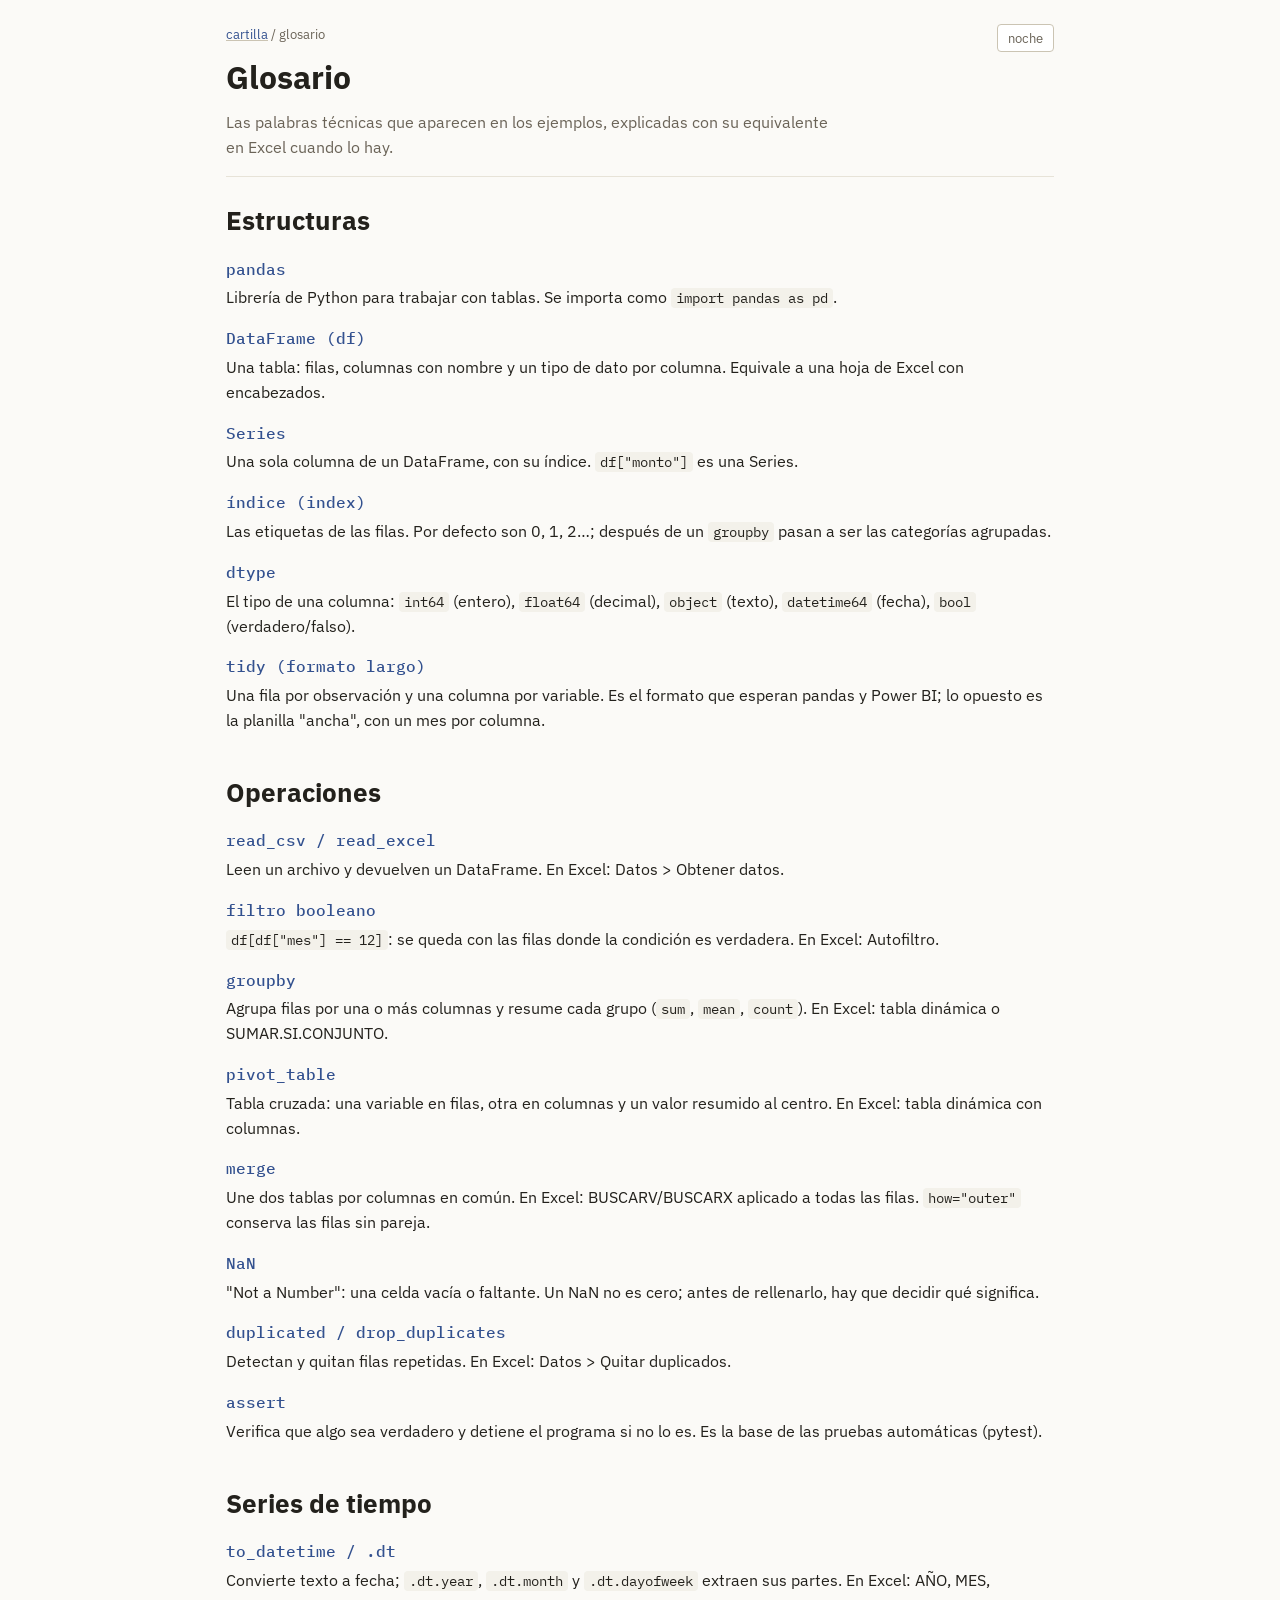
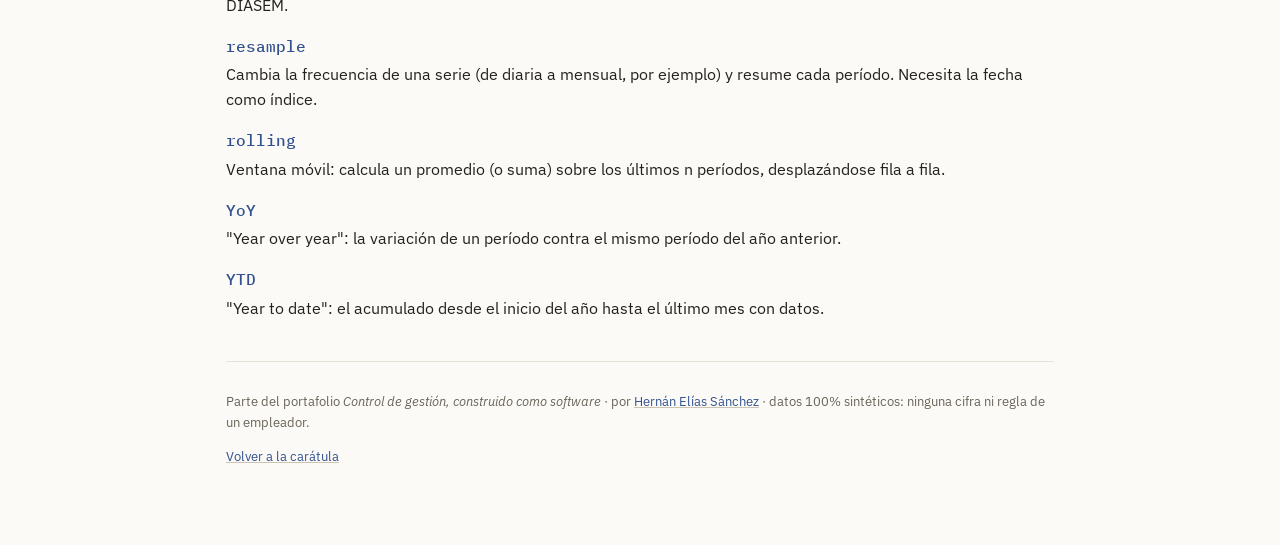
==== glosario.html @ 49e9284d "cartilla: manual rápido de Python para control de gestión Desarrollamos un manual de pandas para ana" ====
<!DOCTYPE html>
<html lang="es">
<head>
<meta charset="UTF-8">
<meta name="viewport" content="width=device-width, initial-scale=1.0">
<title>cartilla — glosario</title>
<meta name="description" content="Glosario de términos de Python y pandas para analistas de control de gestión, con su equivalente en Excel.">
<link rel="icon" href="data:image/svg+xml,%3Csvg xmlns='http://www.w3.org/2000/svg' viewBox='0 0 100 100'%3E%3Ctext y='.9em' font-size='90'%3E%F0%9F%93%92%3C/text%3E%3C/svg%3E">
<link rel="stylesheet" href="style.css?v=3">
<script src="tema.js?v=2"></script>
</head>
<body>
  <main>
    <header class="site-header">
      <p class="migas"><a href="index.html">cartilla</a> / glosario</p>
      <h1>Glosario</h1>
      <button type="button" id="theme-toggle" class="theme-toggle" aria-label="Cambiar el tema">noche</button>
      <p class="tagline">Las palabras técnicas que aparecen en los ejemplos, explicadas con su
        equivalente en Excel cuando lo hay.</p>
    </header>

    <section>
      <h2>Estructuras</h2>
      <dl class="glosario">
        <dt id="pandas">pandas</dt>
        <dd>Librería de Python para trabajar con tablas. Se importa como <code>import pandas as pd</code>.</dd>
        <dt id="dataframe">DataFrame (df)</dt>
        <dd>Una tabla: filas, columnas con nombre y un tipo de dato por columna. Equivale a una hoja de Excel con encabezados.</dd>
        <dt id="series">Series</dt>
        <dd>Una sola columna de un DataFrame, con su índice. <code>df["monto"]</code> es una Series.</dd>
        <dt id="indice">índice (index)</dt>
        <dd>Las etiquetas de las filas. Por defecto son 0, 1, 2…; después de un <code>groupby</code> pasan a ser las categorías agrupadas.</dd>
        <dt id="dtype">dtype</dt>
        <dd>El tipo de una columna: <code>int64</code> (entero), <code>float64</code> (decimal), <code>object</code> (texto), <code>datetime64</code> (fecha), <code>bool</code> (verdadero/falso).</dd>
        <dt id="tidy">tidy (formato largo)</dt>
        <dd>Una fila por observación y una columna por variable. Es el formato que esperan pandas y Power BI; lo opuesto es la planilla "ancha", con un mes por columna.</dd>
      </dl>
    </section>

    <section>
      <h2>Operaciones</h2>
      <dl class="glosario">
        <dt id="read_csv">read_csv / read_excel</dt>
        <dd>Leen un archivo y devuelven un DataFrame. En Excel: Datos &gt; Obtener datos.</dd>
        <dt id="filtro">filtro booleano</dt>
        <dd><code>df[df["mes"] == 12]</code>: se queda con las filas donde la condición es verdadera. En Excel: Autofiltro.</dd>
        <dt id="groupby">groupby</dt>
        <dd>Agrupa filas por una o más columnas y resume cada grupo (<code>sum</code>, <code>mean</code>, <code>count</code>). En Excel: tabla dinámica o SUMAR.SI.CONJUNTO.</dd>
        <dt id="pivot_table">pivot_table</dt>
        <dd>Tabla cruzada: una variable en filas, otra en columnas y un valor resumido al centro. En Excel: tabla dinámica con columnas.</dd>
        <dt id="merge">merge</dt>
        <dd>Une dos tablas por columnas en común. En Excel: BUSCARV/BUSCARX aplicado a todas las filas. <code>how="outer"</code> conserva las filas sin pareja.</dd>
        <dt id="nan">NaN</dt>
        <dd>"Not a Number": una celda vacía o faltante. Un NaN no es cero; antes de rellenarlo, hay que decidir qué significa.</dd>
        <dt id="duplicated">duplicated / drop_duplicates</dt>
        <dd>Detectan y quitan filas repetidas. En Excel: Datos &gt; Quitar duplicados.</dd>
        <dt id="assert">assert</dt>
        <dd>Verifica que algo sea verdadero y detiene el programa si no lo es. Es la base de las pruebas automáticas (pytest).</dd>
      </dl>
    </section>

    <section>
      <h2>Series de tiempo</h2>
      <dl class="glosario">
        <dt id="datetime">to_datetime / .dt</dt>
        <dd>Convierte texto a fecha; <code>.dt.year</code>, <code>.dt.month</code> y <code>.dt.dayofweek</code> extraen sus partes. En Excel: AÑO, MES, DIASEM.</dd>
        <dt id="resample">resample</dt>
        <dd>Cambia la frecuencia de una serie (de diaria a mensual, por ejemplo) y resume cada período. Necesita la fecha como índice.</dd>
        <dt id="rolling">rolling</dt>
        <dd>Ventana móvil: calcula un promedio (o suma) sobre los últimos n períodos, desplazándose fila a fila.</dd>
        <dt id="yoy">YoY</dt>
        <dd>"Year over year": la variación de un período contra el mismo período del año anterior.</dd>
        <dt id="ytd">YTD</dt>
        <dd>"Year to date": el acumulado desde el inicio del año hasta el último mes con datos.</dd>
      </dl>
    </section>

    <footer>
      <p class="firma-pie">Parte del portafolio <em>Control de gestión, construido como software</em> · por <a href="https://www.linkedin.com/in/hern%C3%A1n-el%C3%ADas-s%C3%A1nchez-aguilera/" rel="noopener">Hernán Elías Sánchez</a> · datos 100% sintéticos: ninguna cifra ni regla de un empleador.</p>
      <p><a href="index.html">Volver a la carátula</a></p>
    </footer>
  </main>
</body>
</html>
---- style.css ----
/* cartilla — tokens «técnico cálido / notebook» de consulta/docs/guia-de-estilo.md §9,
   igual que centinela. Las fuentes vienen de Google Fonts: la página no lee archivos
   del visitante, así que no hereda el requisito de cero peticiones salientes. */

@import url("https://fonts.googleapis.com/css2?family=IBM+Plex+Sans:wght@400;500;600&family=IBM+Plex+Mono:wght@400;500&display=swap");

:root {
  --bg: #fbfaf7;
  --surface: #ffffff;
  --surface-2: #f3f1ea;
  --border: #e7e3d8;
  --border-strong: #cbc4b3;
  --text: #23211c;
  --muted: #6a6357;
  --faint: #978f7e;
  --accent: #33518f;
  --accent-weak: #e7ebf5;
  --ok: #4f7a52;
  --alerta: #a67a2e;
  --critica: #b23c26;

  --mono: "IBM Plex Mono", ui-monospace, "SFMono-Regular", Consolas, Menlo, monospace;
  --sans: "IBM Plex Sans", ui-sans-serif, system-ui, -apple-system, "Segoe UI", sans-serif;

  --fs-sm: 0.84rem;
  --fs-md: 1rem;
  --fs-lg: 1.25rem;
  --fs-xl: 1.6rem;
  --fs-2xl: 2rem;
  --sp-2: 8px;
  --sp-3: 12px;
  --sp-4: 16px;
  --sp-6: 24px;
  --r: 4px;
  --shadow: 0 1px 2px rgb(30 25 15 / 0.05), 0 2px 6px rgb(30 25 15 / 0.04);
  --focus: 2px solid var(--accent);
  --t: 130ms ease;
}

:root[data-theme="dark"] {
  --bg: #16140f;
  --surface: #1e1b15;
  --surface-2: #26221b;
  --border: #322d24;
  --border-strong: #443e32;
  --text: #ece7db;
  --muted: #a89f8c;
  --faint: #776f5e;
  --accent: #8aa9e6;
  --accent-weak: #1a2338;
  --ok: #7fae82;
  --alerta: #d4a24e;
  --critica: #e0765c;
  --shadow: 0 1px 2px rgb(0 0 0 / 0.25), 0 2px 8px rgb(0 0 0 / 0.2);
}

* { box-sizing: border-box; }

body {
  margin: 0;
  font-family: var(--sans);
  background: var(--bg);
  color: var(--text);
  line-height: 1.55;
}

code, pre, textarea { font-family: var(--mono); font-size: 0.88em; }
:not(pre) > code { background: var(--surface-2); padding: 1px 5px; border-radius: var(--r); }

a { color: var(--accent); text-decoration: underline; text-decoration-color: var(--border-strong); }
a:hover { text-decoration-color: var(--accent); }
a:focus-visible, button:focus-visible, textarea:focus-visible { outline: var(--focus); outline-offset: 2px; }

main {
  max-width: 860px;
  margin: 0 auto;
  padding: var(--sp-6) var(--sp-4) 64px;
}

.site-header {
  border-bottom: 1px solid var(--border);
  padding-bottom: var(--sp-4);
  margin-bottom: var(--sp-6);
  position: relative;
}
.site-header h1 { font-size: var(--fs-2xl); margin: 0; padding-right: 72px; }
.site-header .migas { font-size: var(--fs-sm); color: var(--muted); margin: 0 0 var(--sp-2); }
.tagline { color: var(--muted); font-size: var(--fs-md); margin: var(--sp-2) 0 0; max-width: 62ch; }

.theme-toggle {
  position: absolute;
  right: 0;
  top: 0;
  font-family: var(--sans);
  font-size: var(--fs-sm);
  border: 1px solid var(--border-strong);
  border-radius: var(--r);
  background: var(--surface);
  color: var(--muted);
  padding: 4px 10px;
  cursor: pointer;
  transition: color var(--t), border-color var(--t);
}
.theme-toggle:hover { color: var(--text); border-color: var(--accent); }

section { margin-bottom: 40px; }
h2 { font-size: var(--fs-xl); margin: 0 0 var(--sp-3); }
h3 { font-size: var(--fs-lg); margin: 0 0 var(--sp-2); }
.hint { color: var(--muted); font-size: var(--fs-sm); margin: 0 0 var(--sp-4); }

ol.pasos { padding-left: 1.2em; margin: 0; }
ol.pasos li { margin-bottom: var(--sp-2); }

/* Tarjetas de módulo en la carátula */
.modulos {
  display: grid;
  grid-template-columns: repeat(auto-fill, minmax(240px, 1fr));
  gap: var(--sp-4);
}
.tarjeta {
  display: block;
  background: var(--surface);
  border: 1px solid var(--border);
  border-radius: var(--r);
  box-shadow: var(--shadow);
  padding: var(--sp-4);
  color: var(--text);
  text-decoration: none;
  transition: border-color var(--t);
}
.tarjeta:hover { border-color: var(--accent); }
.tarjeta .num { font-family: var(--mono); color: var(--accent); font-size: var(--fs-sm); }
.tarjeta h3 { margin-top: 4px; }
.tarjeta p { margin: 0; color: var(--muted); font-size: var(--fs-sm); }
.tarjeta .conteo { display: block; margin-top: var(--sp-3); font-family: var(--mono); font-size: 0.78rem; color: var(--faint); }

.callout {
  border-left: 3px solid var(--accent);
  background: var(--accent-weak);
  border-radius: var(--r);
  padding: var(--sp-3) var(--sp-4);
  font-size: var(--fs-sm);
  margin-bottom: var(--sp-3);
}

table { border-collapse: collapse; width: 100%; font-size: var(--fs-sm); }
th, td { text-align: left; padding: 6px var(--sp-3); border-bottom: 1px solid var(--border); vertical-align: top; }
th { font-weight: 600; color: var(--muted); }
td code { white-space: nowrap; }
.table-scroll { overflow-x: auto; }

/* Ejemplo: encabezado + editor + botones + salida */
.ejemplo {
  background: var(--surface);
  border: 1px solid var(--border);
  border-radius: var(--r);
  box-shadow: var(--shadow);
  margin-bottom: var(--sp-6);
  overflow: hidden;
}
.ejemplo-cab { padding: var(--sp-4) var(--sp-4) var(--sp-3); }
.ejemplo-cab h3 { margin: 0 0 4px; }
.ejemplo-cab p { margin: 0; font-size: var(--fs-sm); color: var(--muted); }
.ejemplo-cab .excel { margin-top: 4px; }
.ejemplo-cab .excel strong { color: var(--ok); font-weight: 600; }

.editor {
  display: block;
  width: 100%;
  border: none;
  border-top: 1px solid var(--border);
  border-bottom: 1px solid var(--border);
  background: var(--surface-2);
  color: var(--text);
  padding: var(--sp-3) var(--sp-4);
  line-height: 1.5;
  resize: vertical;
  tab-size: 4;
  white-space: pre;
  overflow-x: auto;
}

.acciones {
  display: flex;
  flex-wrap: wrap;
  align-items: center;
  gap: var(--sp-2);
  padding: var(--sp-3) var(--sp-4);
}
.btn {
  font-family: var(--sans);
  font-size: var(--fs-sm);
  border: 1px solid var(--border-strong);
  border-radius: var(--r);
  background: var(--surface);
  color: var(--text);
  padding: 5px 12px;
  cursor: pointer;
  transition: border-color var(--t), background var(--t);
}
.btn:hover { border-color: var(--accent); }
.btn.primario { background: var(--accent); border-color: var(--accent); color: #fff; }
:root[data-theme="dark"] .btn.primario { color: #10131c; }
.btn:disabled { opacity: 0.55; cursor: progress; }
.estado-run { font-size: var(--fs-sm); color: var(--muted); }

.salida { padding: 0 var(--sp-4) var(--sp-4); }
.salida summary { cursor: pointer; font-size: var(--fs-sm); color: var(--muted); margin-bottom: var(--sp-2); }
.salida pre {
  margin: 0;
  padding: var(--sp-3);
  background: var(--bg);
  border: 1px solid var(--border);
  border-radius: var(--r);
  overflow-x: auto;
  line-height: 1.4;
}
.salida pre.error { color: var(--critica); }
.salida .etiqueta { font-size: 0.78rem; color: var(--faint); font-family: var(--mono); margin: var(--sp-3) 0 4px; }

/* Glosario */
dl.glosario dt { font-family: var(--mono); font-weight: 500; margin-top: var(--sp-4); color: var(--accent); }
dl.glosario dd { margin: 4px 0 0; }
dl.glosario dt:target { background: var(--accent-weak); }

nav.modulo-nav { display: flex; justify-content: space-between; gap: var(--sp-3); font-size: var(--fs-sm); flex-wrap: wrap; }

footer {
  border-top: 1px solid var(--border);
  padding-top: var(--sp-4);
  color: var(--faint);
  font-size: var(--fs-sm);
}
.english { color: var(--muted); font-size: var(--fs-sm); }

@media (prefers-reduced-motion: reduce) {
  * { transition: none !important; }
}

/* ------------------------------------------------------------------ relato de portafolio
   Mismo bloque que centinela y consulta: firma del autor y portafolio compartido. */
.firma { margin: var(--sp-2) 0 0; font-size: var(--fs-sm); color: var(--muted); }
.firma a { color: var(--muted); }
.firma-pie { color: var(--muted); font-size: var(--fs-sm); }
.portafolio-compartido { display: grid; grid-template-columns: repeat(auto-fit, minmax(220px, 1fr)); gap: var(--sp-3); }
.portafolio-compartido .callout { margin: 0; }
.callout.actual { border-left-color: var(--faint); background: var(--surface-2); }
.estas-aqui {
  float: right; font-family: var(--mono); font-size: 0.7rem; color: var(--muted);
  border: 1px solid var(--border-strong); border-radius: 999px; padding: 0 8px; margin-left: var(--sp-2);
}
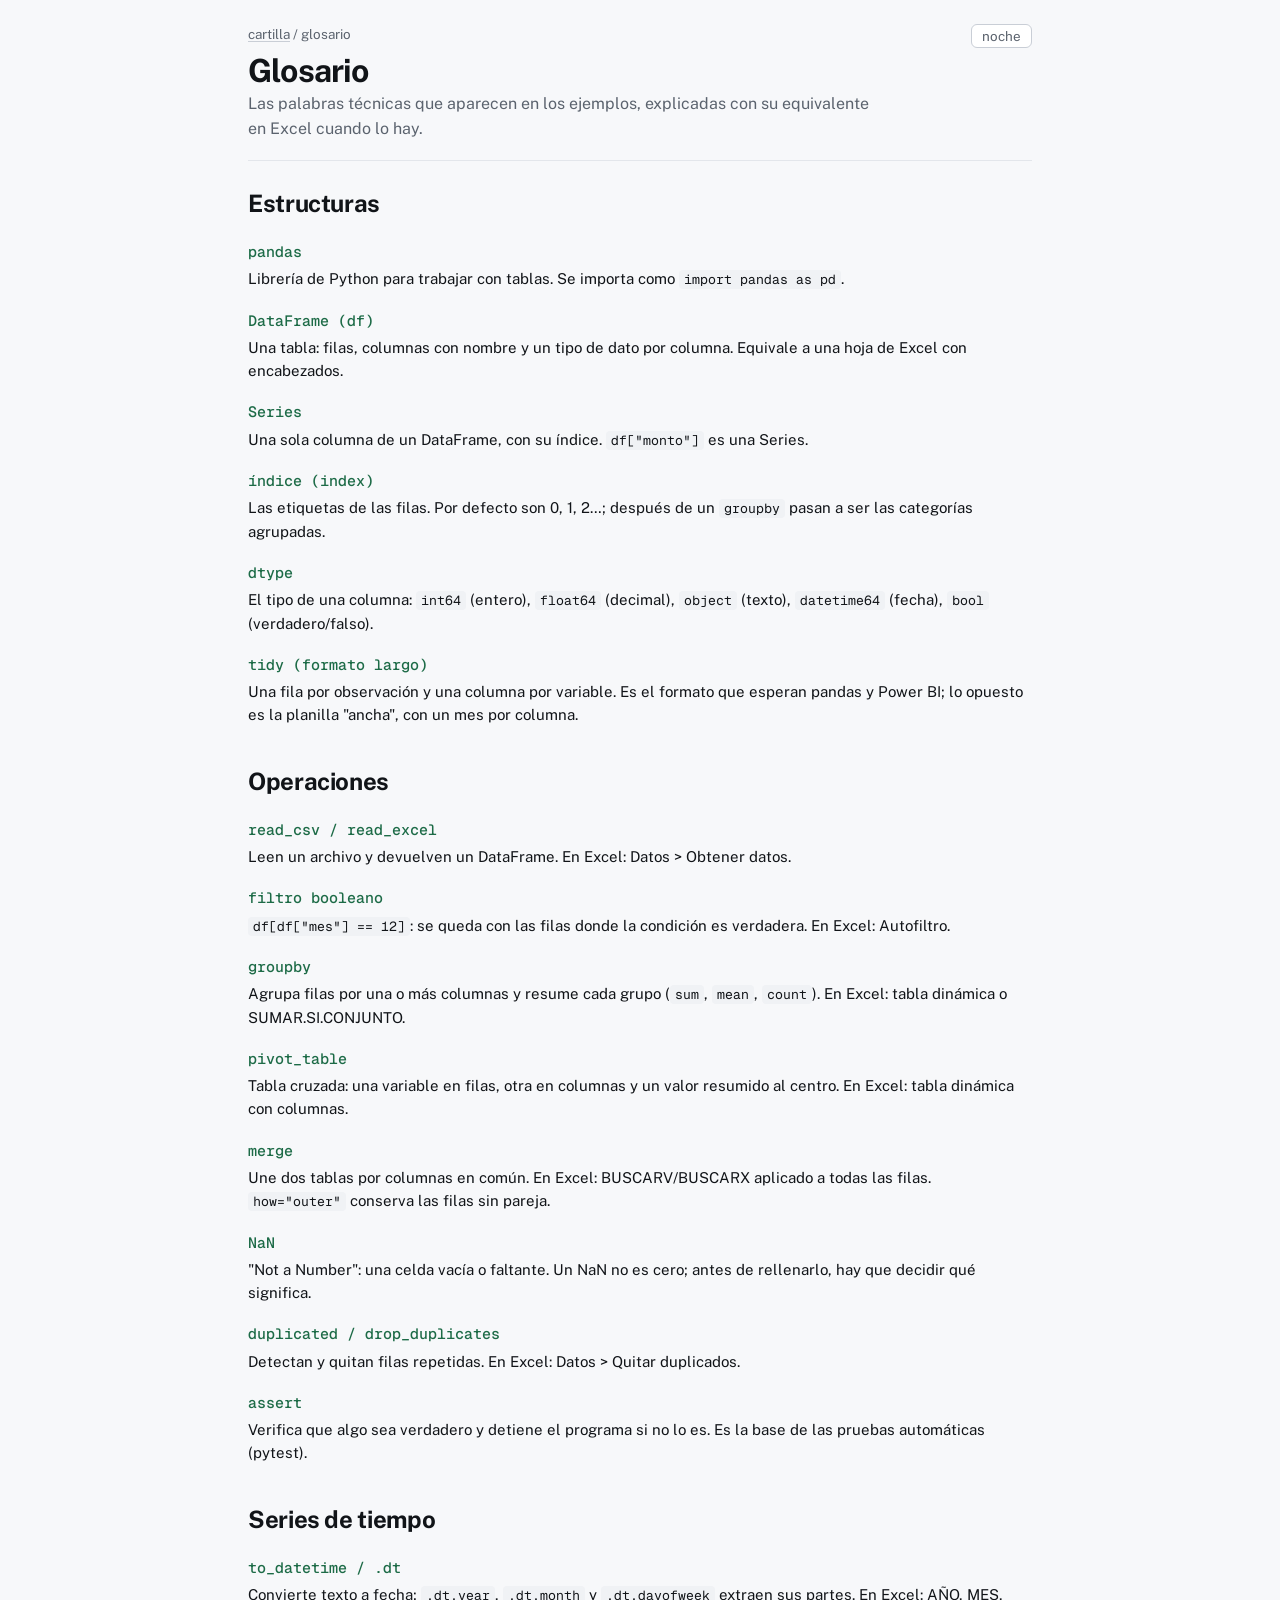
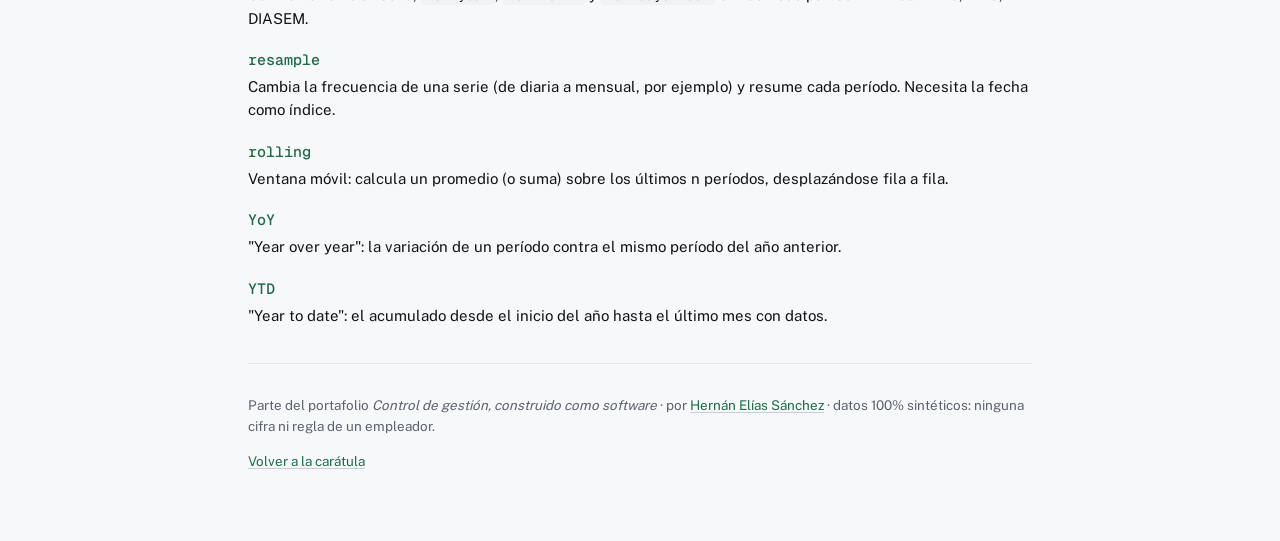
==== commit 9b5a5946: "Tema Grafito común al portafolio Reemplazamos el tema «técnico cálido / notebook» por Grafito, común" ====
--- a/glosario.html
+++ b/glosario.html
@@ -5,9 +5,11 @@
 <meta name="viewport" content="width=device-width, initial-scale=1.0">
 <title>cartilla — glosario</title>
 <meta name="description" content="Glosario de términos de Python y pandas para analistas de control de gestión, con su equivalente en Excel.">
-<link rel="icon" href="data:image/svg+xml,%3Csvg xmlns='http://www.w3.org/2000/svg' viewBox='0 0 100 100'%3E%3Ctext y='.9em' font-size='90'%3E%F0%9F%93%92%3C/text%3E%3C/svg%3E">
-<link rel="stylesheet" href="style.css?v=3">
-<script src="tema.js?v=2"></script>
+<link rel="icon" href="data:image/svg+xml,%3Csvg xmlns='http://www.w3.org/2000/svg' viewBox='0 0 32 32'%3E%3Ctext x='16' y='23' text-anchor='middle' font-family='system-ui,sans-serif' font-weight='800' font-size='20' fill='%231d6b47'%3Eca%3C/text%3E%3C/svg%3E">
+<link rel="preload" href="vendor/fonts/public-sans.woff2" as="font" type="font/woff2" crossorigin>
+<link rel="stylesheet" href="tema.css?v=1">
+<link rel="stylesheet" href="style.css?v=4">
+<script src="tema.js?v=1" data-sitio="cartilla"></script>
 </head>
 <body>
   <main>
--- a/tema.css
+++ b/tema.css
@@ -0,0 +1,236 @@
+/* tema «Grafito» — copia idéntica en centinela, consulta, cartilla y conciliador; editar las cuatro a la vez.
+   Base y componentes compartidos del portafolio. Cada sitio carga este archivo y después su style.css,
+   que solo agrega lo propio y nunca redefine tokens. Guía: consulta/docs/guia-de-estilo.md.
+
+   Decisiones: neutros fríos, un solo acento verde bosque, Public Sans para todo (cifras con dígitos de
+   ancho fijo) y Geist Mono solo para código. Superficies con fondo sutil y sin borde, esquinas de 6 px,
+   sin sombras ni rieles laterales. «ok» va en gris: el color marca solo lo que pide atención.
+   Fuentes auto-alojadas en vendor/fonts/ (subset latin, OFL 1.1): el sitio no pide nada a otro servidor. */
+
+@font-face {
+  font-family: "Public Sans"; font-style: normal; font-weight: 400 700; font-display: swap;
+  src: url("vendor/fonts/public-sans.woff2") format("woff2");
+}
+@font-face {
+  font-family: "Geist Mono"; font-style: normal; font-weight: 400 500; font-display: swap;
+  src: url("vendor/fonts/geist-mono.woff2") format("woff2");
+}
+
+/* ------------------------------------------------------------------ tokens */
+:root {
+  color-scheme: light;
+  --bg: #f7f8fa;
+  --surface: #ffffff;
+  --surface-2: #f0f2f5;      /* tarjetas, KPI, código, thead */
+  --border: #e3e6eb;
+  --border-strong: #c9ced6;
+  --text: #111418;
+  --muted: #5b636e;
+  --faint: #8a929c;
+  --accent: #1d6b47;         /* verde bosque */
+  --accent-weak: #e6f0eb;
+  --on-accent: #ffffff;
+  --ok: #5b636e;             /* dentro de rango: neutro */
+  --alerta: #a35f00;
+  --critica: #c2312b;
+
+  --sans: "Public Sans", ui-sans-serif, system-ui, -apple-system, "Segoe UI", sans-serif;
+  --mono: "Geist Mono", ui-monospace, "SFMono-Regular", Consolas, Menlo, monospace;
+
+  --fs-xs: 0.75rem;
+  --fs-sm: 0.84rem;
+  --fs-md: 1rem;
+  --fs-lg: 1.2rem;
+  --fs-xl: 1.5rem;
+  --fs-2xl: 2rem;
+  --sp-1: 4px;
+  --sp-2: 8px;
+  --sp-3: 12px;
+  --sp-4: 18px;
+  --sp-6: 24px;
+  --sp-8: 36px;
+  --celda: 4px 8px;
+  --r: 6px;
+  --r-chip: 4px;
+  --ancho-lectura: 820px;
+  --ancho-reporte: 1100px;
+  --focus: 2px solid var(--accent);
+  --t: 130ms ease;
+}
+
+@media (prefers-color-scheme: dark) {
+  :root:not([data-theme="light"]) {
+    color-scheme: dark;
+    --bg: #0d0f12;
+    --surface: #14171c;
+    --surface-2: #1b1f25;
+    --border: #262b33;
+    --border-strong: #3a414c;
+    --text: #e8eaed;
+    --muted: #9aa2ad;
+    --faint: #6b737e;
+    --accent: #5cc995;
+    --accent-weak: #13261d;
+    --on-accent: #0d0f12;
+    --ok: #9aa2ad;
+    --alerta: #e0a33d;
+    --critica: #f0716b;
+  }
+}
+:root[data-theme="dark"] {
+  color-scheme: dark;
+  --bg: #0d0f12;
+  --surface: #14171c;
+  --surface-2: #1b1f25;
+  --border: #262b33;
+  --border-strong: #3a414c;
+  --text: #e8eaed;
+  --muted: #9aa2ad;
+  --faint: #6b737e;
+  --accent: #5cc995;
+  --accent-weak: #13261d;
+  --on-accent: #0d0f12;
+  --ok: #9aa2ad;
+  --alerta: #e0a33d;
+  --critica: #f0716b;
+}
+
+/* ------------------------------------------------------------------ base */
+* { box-sizing: border-box; }
+
+body {
+  margin: 0;
+  font-family: var(--sans);
+  font-size: 15px;
+  background: var(--bg);
+  color: var(--text);
+  line-height: 1.55;
+}
+
+h1, h2, h3, h4 { font-weight: 700; letter-spacing: -0.015em; text-wrap: balance; }
+h1 { letter-spacing: -0.025em; }
+h2 { font-size: var(--fs-xl); margin: 0 0 var(--sp-3); }
+h3 { font-size: var(--fs-lg); margin: 0 0 var(--sp-2); font-weight: 600; }
+
+code, pre, kbd, samp, textarea { font-family: var(--mono); font-size: 0.88em; }
+:not(pre) > code { background: var(--surface-2); padding: 1px 5px; border-radius: var(--r-chip); }
+
+/* Cifras: misma fuente del texto, dígitos de ancho fijo para que las columnas se alineen. */
+.num, td.num, th.num, .cifra, .kpi-valor, .valor { font-variant-numeric: tabular-nums lining-nums; }
+td.num, th.num { text-align: right; white-space: nowrap; }
+
+a { color: var(--accent); text-decoration: underline; text-decoration-color: var(--border-strong); text-underline-offset: 2px; }
+a:hover { text-decoration-color: var(--accent); }
+a:focus-visible, button:focus-visible, input:focus-visible, select:focus-visible, textarea:focus-visible,
+summary:focus-visible { outline: var(--focus); outline-offset: 2px; }
+
+main { max-width: var(--ancho-lectura); margin: 0 auto; padding: var(--sp-6) var(--sp-4) 56px; }
+main.ancho { max-width: var(--ancho-reporte); }
+
+section { margin-bottom: var(--sp-8); }
+.hint { color: var(--muted); font-size: var(--fs-sm); margin: 0 0 var(--sp-3); }
+.table-scroll { overflow-x: auto; }
+
+@media (prefers-reduced-motion: reduce) {
+  *, *::before, *::after { transition: none !important; animation: none !important; }
+}
+
+/* ------------------------------------------------------------------ encabezado */
+/* Bloque (no flex): cada pieza va en su línea y el botón de tema queda absoluto arriba a la derecha. */
+.site-header {
+  border-bottom: 1px solid var(--border);
+  padding-bottom: var(--sp-4);
+  margin-bottom: var(--sp-6);
+  position: relative;
+}
+.site-header h1 { font-size: var(--fs-2xl); line-height: 1.1; margin: 0; padding-right: 72px; }
+.etiqueta-sitio { margin: 0 0 2px; font-size: var(--fs-sm); font-weight: 500; color: var(--accent); }
+.migas { margin: 0 0 var(--sp-2); font-size: var(--fs-sm); color: var(--muted); }
+.migas a { color: var(--muted); }
+.titular { margin: var(--sp-2) 0 0; max-width: 60ch; font-size: 1.3rem; font-weight: 600; line-height: 1.3; letter-spacing: -0.01em; text-wrap: balance; }
+.tagline { color: var(--muted); font-size: var(--fs-md); margin: var(--sp-1) 0 0; max-width: 64ch; }
+.firma { margin: var(--sp-1) 0 0; font-size: var(--fs-sm); color: var(--muted); }
+.firma a { color: var(--muted); }
+.firma-pie { color: var(--muted); font-size: var(--fs-sm); }
+@media (max-width: 600px) { .titular { font-size: 1.15rem; } .site-header h1 { font-size: 1.7rem; } }
+
+.theme-toggle {
+  position: absolute; right: 0; top: 0;
+  font-family: var(--sans); font-size: var(--fs-sm);
+  border: 1px solid var(--border-strong); border-radius: var(--r);
+  background: var(--surface); color: var(--muted);
+  padding: 3px 10px; cursor: pointer;
+  transition: color var(--t), border-color var(--t);
+}
+.theme-toggle:hover { color: var(--text); border-color: var(--text); }
+
+/* ------------------------------------------------------------------ superficies */
+.callout {
+  background: var(--accent-weak);
+  border-radius: var(--r);
+  padding: var(--sp-3) var(--sp-4);
+  font-size: var(--fs-sm);
+  margin-bottom: var(--sp-3);
+}
+.callout.pendiente { background: color-mix(in srgb, var(--alerta) 12%, var(--surface-2)); }
+
+/* ------------------------------------------------------------------ tablas */
+table { border-collapse: collapse; width: 100%; font-size: var(--fs-sm); }
+th, td { text-align: left; padding: var(--celda); border-bottom: 1px solid var(--border); vertical-align: top; }
+thead th, th { font-weight: 600; color: var(--muted); }
+thead th { border-bottom-color: var(--border-strong); }
+
+/* ------------------------------------------------------------------ estados: chip con punto */
+.estado {
+  display: inline-flex; align-items: center; gap: 5px;
+  font-size: 0.8em; font-weight: 500; padding: 1px 7px; border-radius: var(--r-chip); white-space: nowrap;
+}
+.estado::before { content: ""; width: 6px; height: 6px; border-radius: 50%; background: currentColor; flex: none; }
+.estado.ok, .estado.neutro { color: var(--ok); background: color-mix(in srgb, var(--ok) 12%, transparent); }
+.estado.alerta { color: var(--alerta); background: color-mix(in srgb, var(--alerta) 12%, transparent); }
+.estado.critica { color: var(--critica); background: color-mix(in srgb, var(--critica) 12%, transparent); }
+
+/* ------------------------------------------------------------------ botones */
+.btn, .btn-primario {
+  display: inline-flex; align-items: center; gap: 6px;
+  font-family: var(--sans); font-size: var(--fs-sm); font-weight: 600; line-height: 1.4;
+  border: 1px solid var(--border-strong); border-radius: var(--r);
+  background: var(--surface); color: var(--text);
+  padding: 5px 12px; cursor: pointer; text-decoration: none;
+  transition: border-color var(--t), background var(--t), filter var(--t);
+}
+.btn:hover { border-color: var(--text); }
+.btn.primario, .btn-primario { background: var(--accent); border-color: var(--accent); color: var(--on-accent); }
+.btn.primario:hover, .btn-primario:hover { filter: brightness(1.08); }
+.btn:disabled { opacity: 0.55; cursor: progress; }
+
+/* ------------------------------------------------------------------ portafolio compartido */
+.portafolio-compartido { display: grid; grid-template-columns: repeat(auto-fit, minmax(220px, 1fr)); gap: var(--sp-3); }
+.sitio {
+  display: flex; flex-direction: column; gap: var(--sp-1); padding: var(--sp-3) var(--sp-4);
+  border: 1px solid transparent; border-radius: var(--r); background: var(--surface-2); color: var(--text);
+}
+.sitio h3 { margin: 0; font-size: 1.1rem; }
+.sitio p { margin: 0; font-size: var(--fs-sm); }
+.sitio .sitio-rol { display: flex; justify-content: space-between; align-items: center; gap: var(--sp-2); font-size: var(--fs-xs); color: var(--muted); }
+.sitio .sitio-desc { color: var(--muted); }
+.sitio .sitio-acciones { margin-top: auto; padding-top: var(--sp-2); display: flex; flex-wrap: wrap; align-items: center; gap: var(--sp-2); }
+.sitio-acciones .sitio-boton, .sitio-acciones .sitio-github {
+  display: inline-flex; align-items: center; gap: 6px;
+  padding: 4px 12px; border-radius: var(--r); font-size: var(--fs-sm); font-weight: 600; text-decoration: none;
+}
+.sitio-acciones .sitio-boton { background: var(--accent); border: 1px solid var(--accent); color: var(--on-accent); }
+.sitio-acciones .sitio-boton:hover { filter: brightness(1.08); }
+.sitio-acciones .sitio-github { border: 1px solid var(--border-strong); color: var(--text); background: var(--surface); }
+.sitio-acciones .sitio-github:hover { border-color: var(--text); }
+.sitio-github svg { width: 15px; height: 15px; fill: currentColor; flex: none; }
+.sitio.actual { border-color: var(--text); }
+.sitio.actual .sitio-acciones .sitio-boton { background: transparent; color: var(--accent); }
+.sitio.proximo { background: transparent; border: 1px dashed var(--border-strong); }
+.sitio.proximo h3, .sitio.proximo .sitio-desc { color: var(--muted); }
+.estas-aqui { font-size: 0.7rem; font-weight: 600; color: var(--bg); background: var(--text); border-radius: var(--r-chip); padding: 1px 7px; }
+#acerca p { max-width: 68ch; }
+
+/* ------------------------------------------------------------------ pie */
+footer { border-top: 1px solid var(--border); padding-top: var(--sp-4); color: var(--faint); font-size: var(--fs-sm); }
+.english { color: var(--muted); font-size: var(--fs-sm); }
--- a/style.css
+++ b/style.css
@@ -1,112 +1,6 @@
-/* cartilla — tokens «técnico cálido / notebook» de consulta/docs/guia-de-estilo.md §9,
-   igual que centinela. Las fuentes vienen de Google Fonts: la página no lee archivos
-   del visitante, así que no hereda el requisito de cero peticiones salientes. */
-
-@import url("https://fonts.googleapis.com/css2?family=IBM+Plex+Sans:wght@400;500;600&family=IBM+Plex+Mono:wght@400;500&display=swap");
-
-:root {
-  --bg: #fbfaf7;
-  --surface: #ffffff;
-  --surface-2: #f3f1ea;
-  --border: #e7e3d8;
-  --border-strong: #cbc4b3;
-  --text: #23211c;
-  --muted: #6a6357;
-  --faint: #978f7e;
-  --accent: #33518f;
-  --accent-weak: #e7ebf5;
-  --ok: #4f7a52;
-  --alerta: #a67a2e;
-  --critica: #b23c26;
-
-  --mono: "IBM Plex Mono", ui-monospace, "SFMono-Regular", Consolas, Menlo, monospace;
-  --sans: "IBM Plex Sans", ui-sans-serif, system-ui, -apple-system, "Segoe UI", sans-serif;
-
-  --fs-sm: 0.84rem;
-  --fs-md: 1rem;
-  --fs-lg: 1.25rem;
-  --fs-xl: 1.6rem;
-  --fs-2xl: 2rem;
-  --sp-2: 8px;
-  --sp-3: 12px;
-  --sp-4: 16px;
-  --sp-6: 24px;
-  --r: 4px;
-  --shadow: 0 1px 2px rgb(30 25 15 / 0.05), 0 2px 6px rgb(30 25 15 / 0.04);
-  --focus: 2px solid var(--accent);
-  --t: 130ms ease;
-}
-
-:root[data-theme="dark"] {
-  --bg: #16140f;
-  --surface: #1e1b15;
-  --surface-2: #26221b;
-  --border: #322d24;
-  --border-strong: #443e32;
-  --text: #ece7db;
-  --muted: #a89f8c;
-  --faint: #776f5e;
-  --accent: #8aa9e6;
-  --accent-weak: #1a2338;
-  --ok: #7fae82;
-  --alerta: #d4a24e;
-  --critica: #e0765c;
-  --shadow: 0 1px 2px rgb(0 0 0 / 0.25), 0 2px 8px rgb(0 0 0 / 0.2);
-}
-
-* { box-sizing: border-box; }
-
-body {
-  margin: 0;
-  font-family: var(--sans);
-  background: var(--bg);
-  color: var(--text);
-  line-height: 1.55;
-}
-
-code, pre, textarea { font-family: var(--mono); font-size: 0.88em; }
-:not(pre) > code { background: var(--surface-2); padding: 1px 5px; border-radius: var(--r); }
-
-a { color: var(--accent); text-decoration: underline; text-decoration-color: var(--border-strong); }
-a:hover { text-decoration-color: var(--accent); }
-a:focus-visible, button:focus-visible, textarea:focus-visible { outline: var(--focus); outline-offset: 2px; }
-
-main {
-  max-width: 860px;
-  margin: 0 auto;
-  padding: var(--sp-6) var(--sp-4) 64px;
-}
-
-.site-header {
-  border-bottom: 1px solid var(--border);
-  padding-bottom: var(--sp-4);
-  margin-bottom: var(--sp-6);
-  position: relative;
-}
-.site-header h1 { font-size: var(--fs-2xl); margin: 0; padding-right: 72px; }
-.site-header .migas { font-size: var(--fs-sm); color: var(--muted); margin: 0 0 var(--sp-2); }
-.tagline { color: var(--muted); font-size: var(--fs-md); margin: var(--sp-2) 0 0; max-width: 62ch; }
-
-.theme-toggle {
-  position: absolute;
-  right: 0;
-  top: 0;
-  font-family: var(--sans);
-  font-size: var(--fs-sm);
-  border: 1px solid var(--border-strong);
-  border-radius: var(--r);
-  background: var(--surface);
-  color: var(--muted);
-  padding: 4px 10px;
-  cursor: pointer;
-  transition: color var(--t), border-color var(--t);
-}
-.theme-toggle:hover { color: var(--text); border-color: var(--accent); }
-
-section { margin-bottom: 40px; }
-h2 { font-size: var(--fs-xl); margin: 0 0 var(--sp-3); }
-h3 { font-size: var(--fs-lg); margin: 0 0 var(--sp-2); }
-.hint { color: var(--muted); font-size: var(--fs-sm); margin: 0 0 var(--sp-4); }
+/* cartilla — lo propio del sitio. Tokens, fuentes y componentes compartidos (encabezado, tablas,
+   estados, botones, bloque Portafolio) vienen de tema.css, que se carga antes; aquí no se redefinen tokens.
+   Guía: consulta/docs/guia-de-estilo.md. */
 
 ol.pasos { padding-left: 1.2em; margin: 0; }
 ol.pasos li { margin-bottom: var(--sp-2); }
@@ -119,42 +13,27 @@
 }
 .tarjeta {
   display: block;
-  background: var(--surface);
-  border: 1px solid var(--border);
+  background: var(--surface-2);
+  border: 1px solid transparent;
   border-radius: var(--r);
-  box-shadow: var(--shadow);
   padding: var(--sp-4);
   color: var(--text);
   text-decoration: none;
   transition: border-color var(--t);
 }
 .tarjeta:hover { border-color: var(--accent); }
-.tarjeta .num { font-family: var(--mono); color: var(--accent); font-size: var(--fs-sm); }
+.tarjeta .num { color: var(--accent); font-size: var(--fs-sm); }
 .tarjeta h3 { margin-top: 4px; }
 .tarjeta p { margin: 0; color: var(--muted); font-size: var(--fs-sm); }
-.tarjeta .conteo { display: block; margin-top: var(--sp-3); font-family: var(--mono); font-size: 0.78rem; color: var(--faint); }
+.tarjeta .conteo { display: block; margin-top: var(--sp-3); font-size: 0.78rem; color: var(--faint); }
 
-.callout {
-  border-left: 3px solid var(--accent);
-  background: var(--accent-weak);
-  border-radius: var(--r);
-  padding: var(--sp-3) var(--sp-4);
-  font-size: var(--fs-sm);
-  margin-bottom: var(--sp-3);
-}
-
-table { border-collapse: collapse; width: 100%; font-size: var(--fs-sm); }
-th, td { text-align: left; padding: 6px var(--sp-3); border-bottom: 1px solid var(--border); vertical-align: top; }
-th { font-weight: 600; color: var(--muted); }
 td code { white-space: nowrap; }
-.table-scroll { overflow-x: auto; }
 
 /* Ejemplo: encabezado + editor + botones + salida */
 .ejemplo {
-  background: var(--surface);
-  border: 1px solid var(--border);
+  background: var(--surface-2);
+  border: 1px solid transparent;
   border-radius: var(--r);
-  box-shadow: var(--shadow);
   margin-bottom: var(--sp-6);
   overflow: hidden;
 }
@@ -162,7 +41,7 @@
 .ejemplo-cab h3 { margin: 0 0 4px; }
 .ejemplo-cab p { margin: 0; font-size: var(--fs-sm); color: var(--muted); }
 .ejemplo-cab .excel { margin-top: 4px; }
-.ejemplo-cab .excel strong { color: var(--ok); font-weight: 600; }
+.ejemplo-cab .excel strong { color: var(--text); font-weight: 600; }
 
 .editor {
   display: block;
@@ -170,7 +49,7 @@
   border: none;
   border-top: 1px solid var(--border);
   border-bottom: 1px solid var(--border);
-  background: var(--surface-2);
+  background: var(--surface);
   color: var(--text);
   padding: var(--sp-3) var(--sp-4);
   line-height: 1.5;
@@ -187,21 +66,6 @@
   gap: var(--sp-2);
   padding: var(--sp-3) var(--sp-4);
 }
-.btn {
-  font-family: var(--sans);
-  font-size: var(--fs-sm);
-  border: 1px solid var(--border-strong);
-  border-radius: var(--r);
-  background: var(--surface);
-  color: var(--text);
-  padding: 5px 12px;
-  cursor: pointer;
-  transition: border-color var(--t), background var(--t);
-}
-.btn:hover { border-color: var(--accent); }
-.btn.primario { background: var(--accent); border-color: var(--accent); color: #fff; }
-:root[data-theme="dark"] .btn.primario { color: #10131c; }
-.btn:disabled { opacity: 0.55; cursor: progress; }
 .estado-run { font-size: var(--fs-sm); color: var(--muted); }
 
 .salida { padding: 0 var(--sp-4) var(--sp-4); }
@@ -225,27 +89,3 @@
 
 nav.modulo-nav { display: flex; justify-content: space-between; gap: var(--sp-3); font-size: var(--fs-sm); flex-wrap: wrap; }
 
-footer {
-  border-top: 1px solid var(--border);
-  padding-top: var(--sp-4);
-  color: var(--faint);
-  font-size: var(--fs-sm);
-}
-.english { color: var(--muted); font-size: var(--fs-sm); }
-
-@media (prefers-reduced-motion: reduce) {
-  * { transition: none !important; }
-}
-
-/* ------------------------------------------------------------------ relato de portafolio
-   Mismo bloque que centinela y consulta: firma del autor y portafolio compartido. */
-.firma { margin: var(--sp-2) 0 0; font-size: var(--fs-sm); color: var(--muted); }
-.firma a { color: var(--muted); }
-.firma-pie { color: var(--muted); font-size: var(--fs-sm); }
-.portafolio-compartido { display: grid; grid-template-columns: repeat(auto-fit, minmax(220px, 1fr)); gap: var(--sp-3); }
-.portafolio-compartido .callout { margin: 0; }
-.callout.actual { border-left-color: var(--faint); background: var(--surface-2); }
-.estas-aqui {
-  float: right; font-family: var(--mono); font-size: 0.7rem; color: var(--muted);
-  border: 1px solid var(--border-strong); border-radius: 999px; padding: 0 8px; margin-left: var(--sp-2);
-}
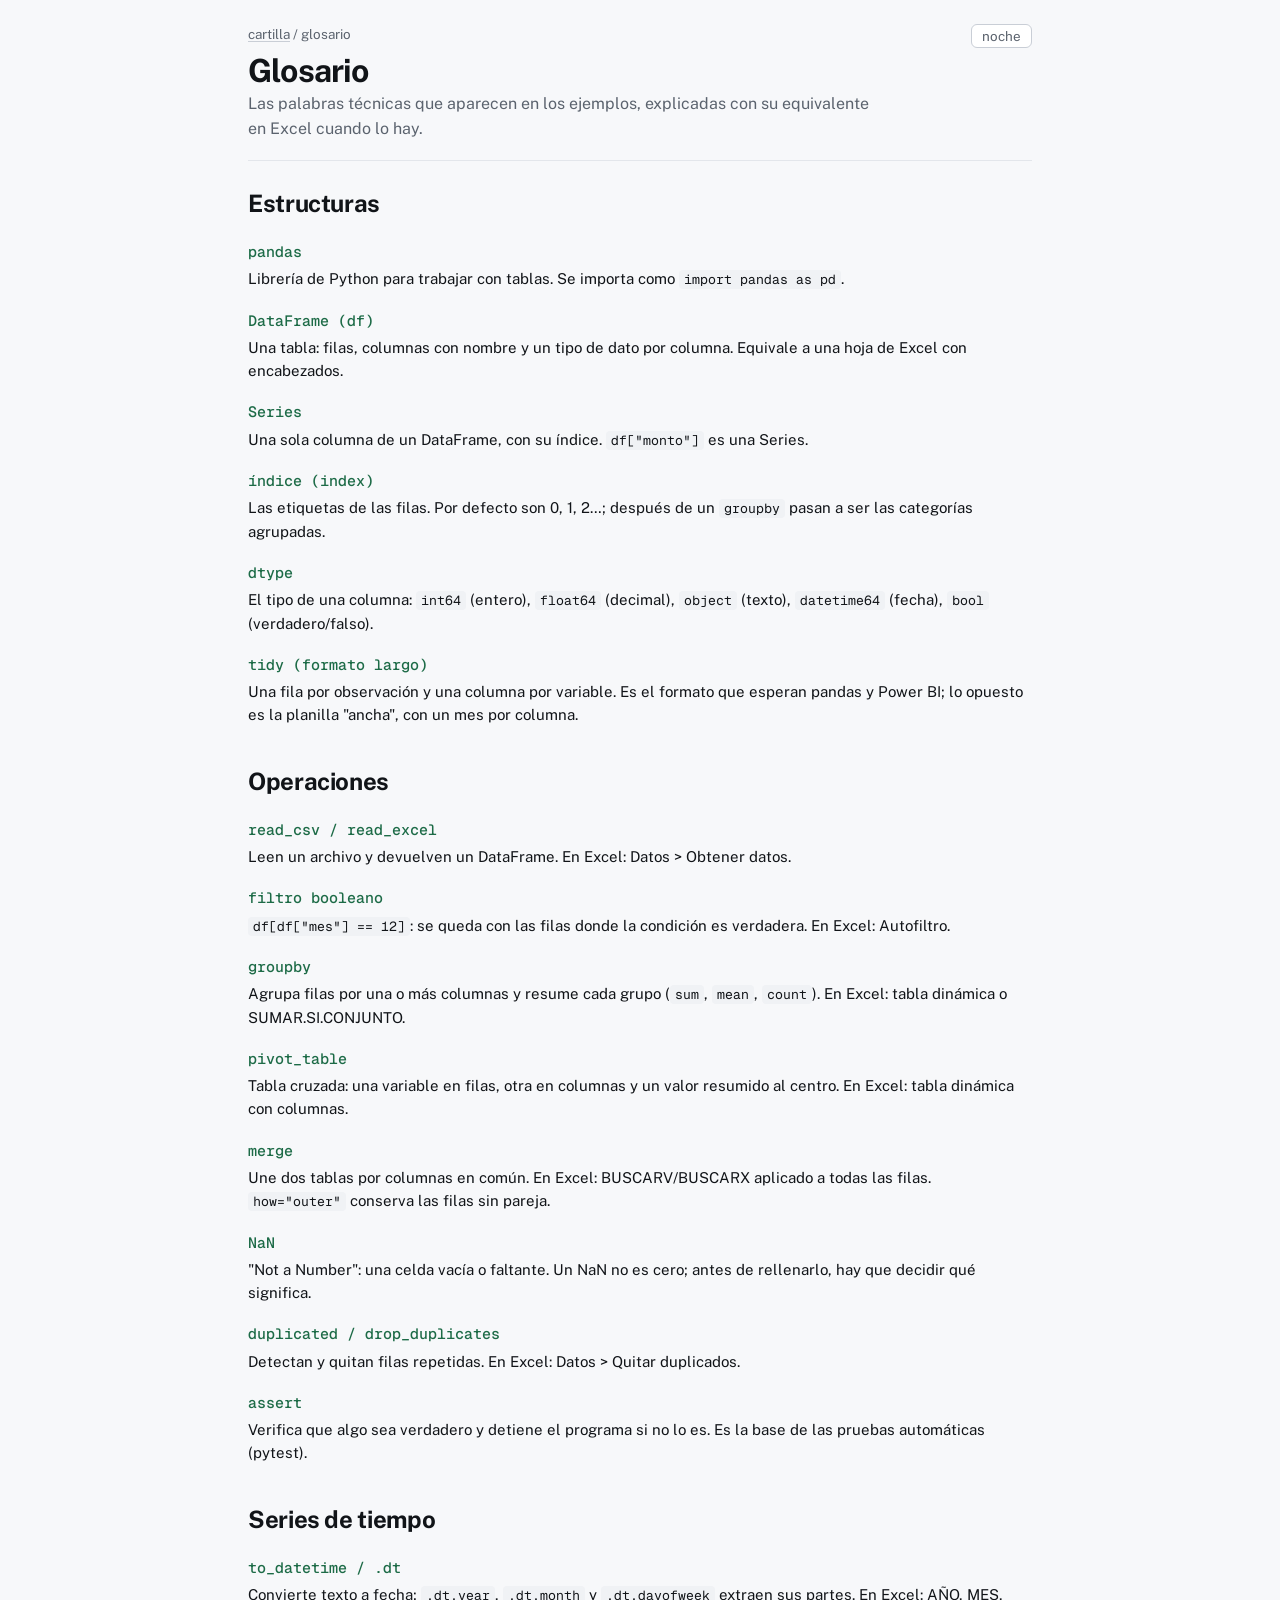
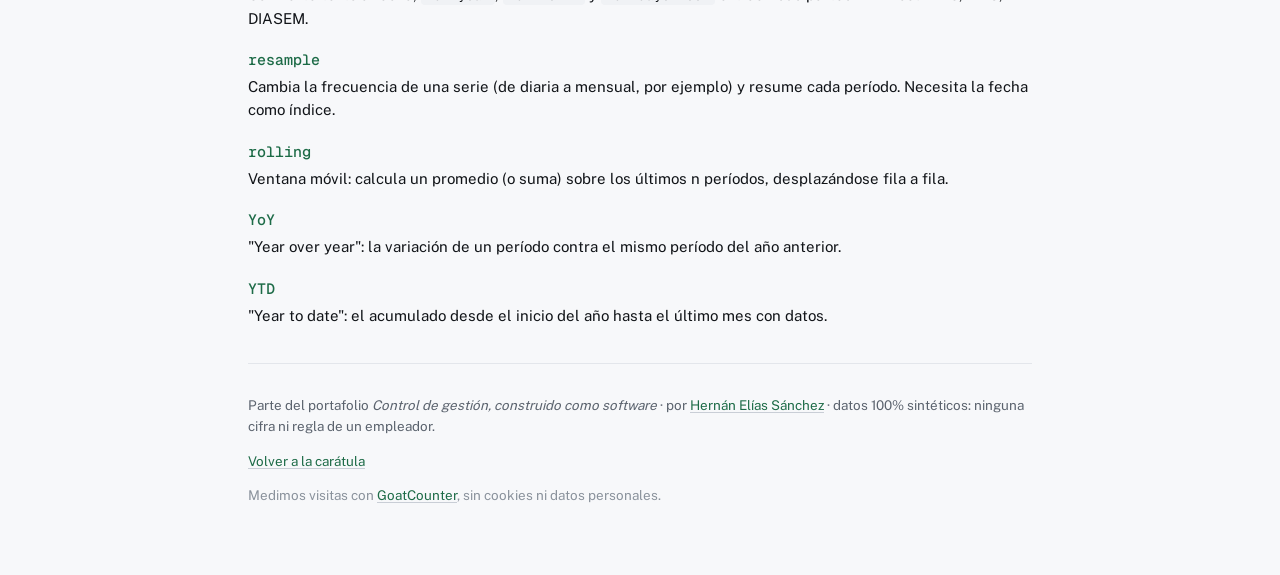
==== commit 89929466: "Medición de visitas con GoatCounter Sumamos analitica.js, copia idéntica en los cuatro sitios del po" ====
--- a/glosario.html
+++ b/glosario.html
@@ -10,6 +10,7 @@
 <link rel="stylesheet" href="tema.css?v=1">
 <link rel="stylesheet" href="style.css?v=4">
 <script src="tema.js?v=1" data-sitio="cartilla"></script>
+<script src="analitica.js?v=1" data-sitio="cartilla"></script>
 </head>
 <body>
   <main>
@@ -80,6 +81,7 @@
     <footer>
       <p class="firma-pie">Parte del portafolio <em>Control de gestión, construido como software</em> · por <a href="https://www.linkedin.com/in/hern%C3%A1n-el%C3%ADas-s%C3%A1nchez-aguilera/" rel="noopener">Hernán Elías Sánchez</a> · datos 100% sintéticos: ninguna cifra ni regla de un empleador.</p>
       <p><a href="index.html">Volver a la carátula</a></p>
+      <p class="nota-analitica">Medimos visitas con <a href="https://www.goatcounter.com/">GoatCounter</a>, sin cookies ni datos personales.</p>
     </footer>
   </main>
 </body>
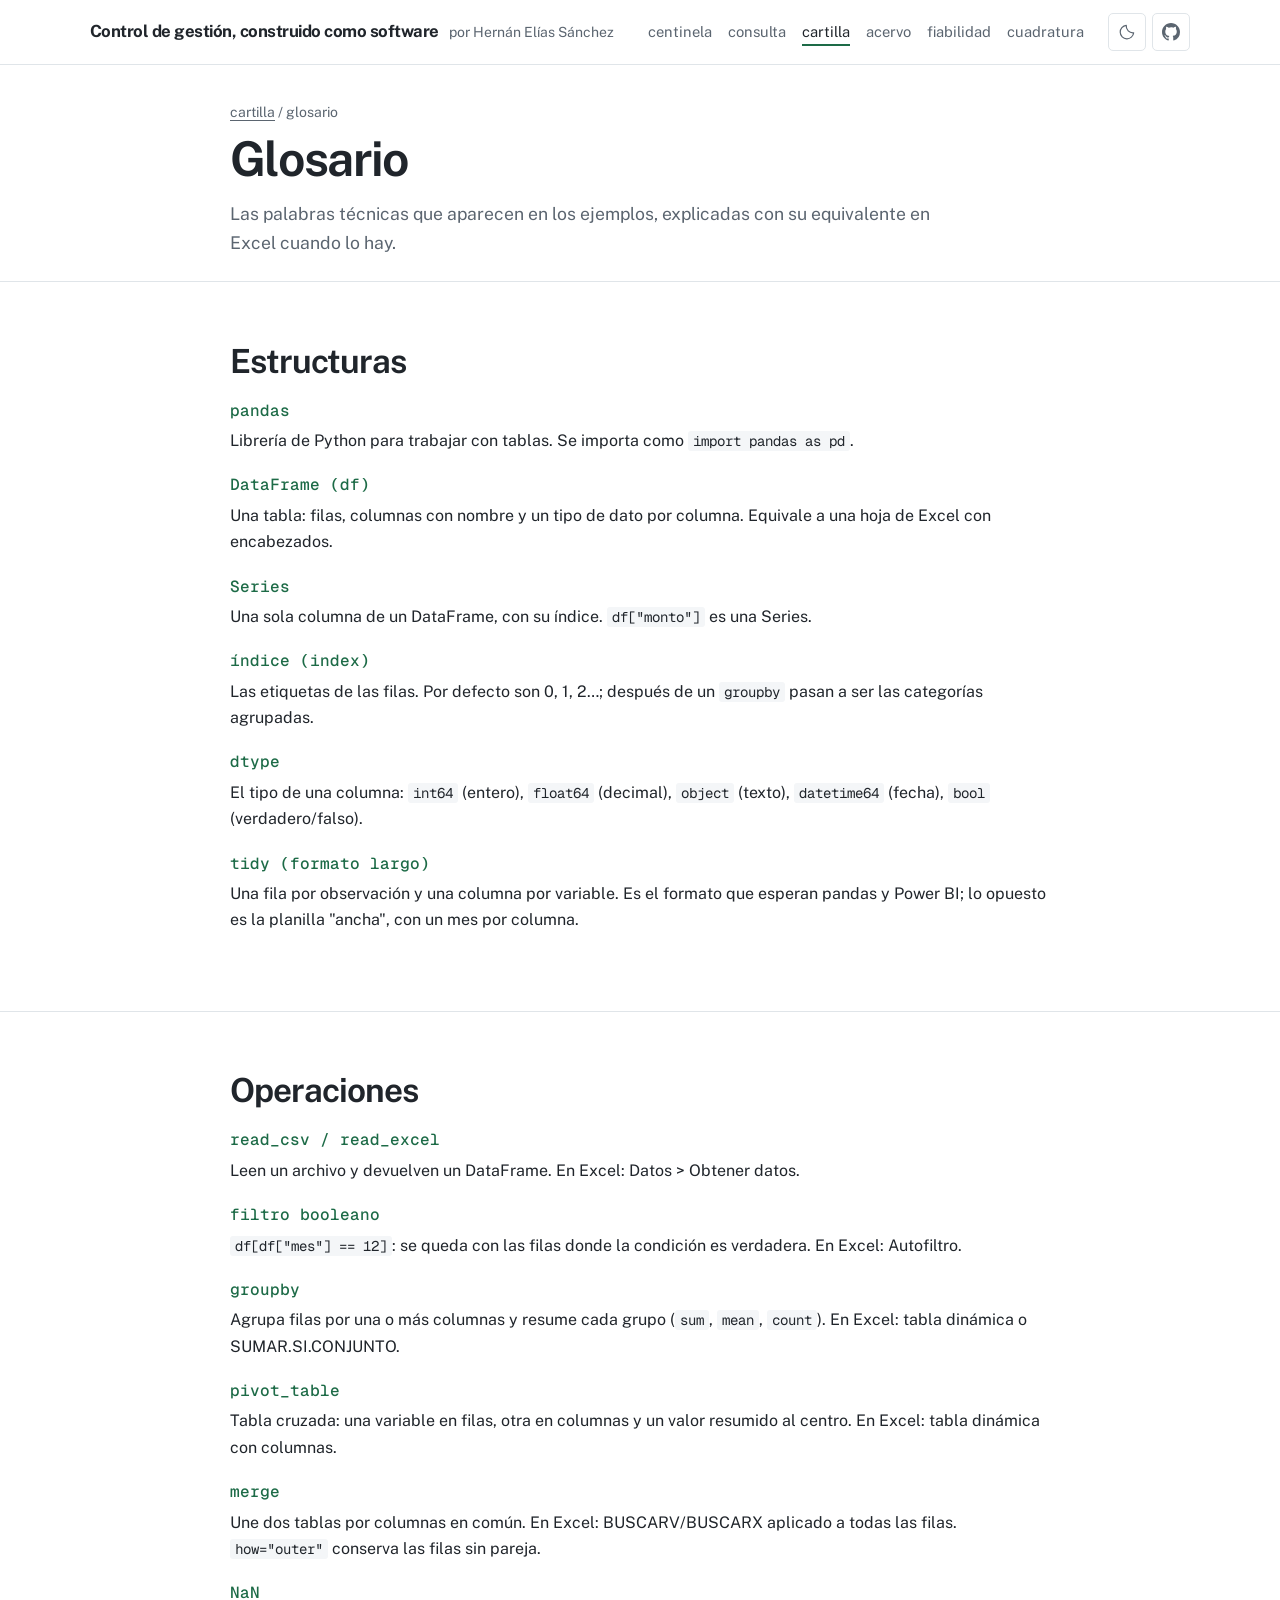
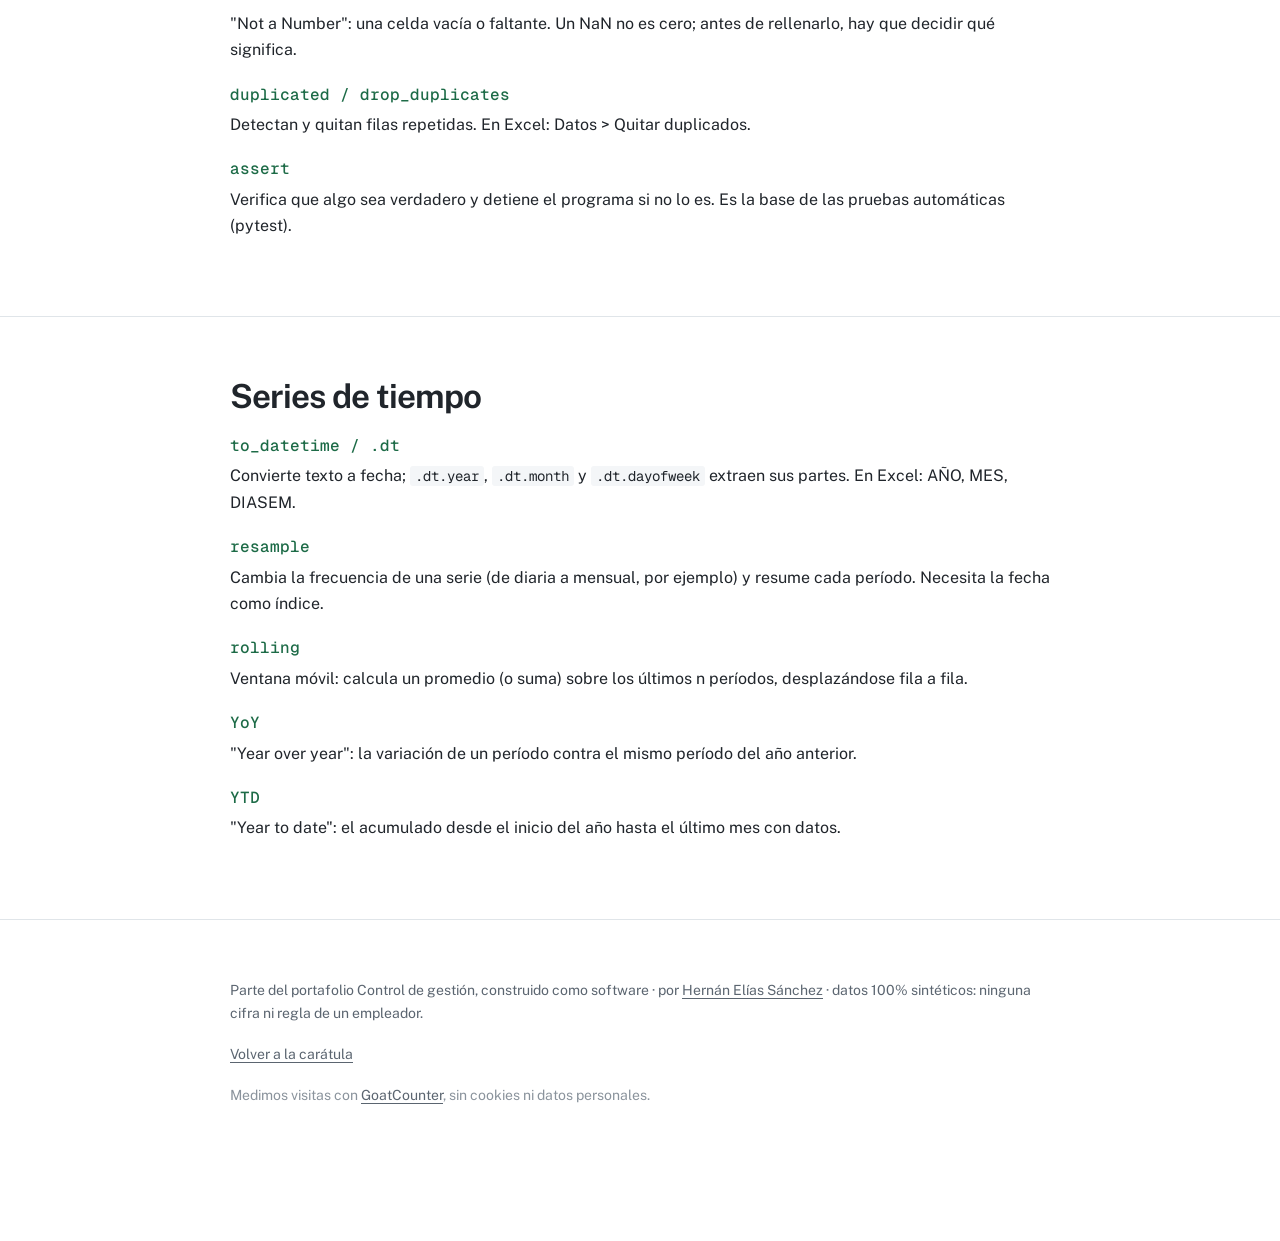
==== commit 8dbef90d: "Tema Editorial: barra común, portada con promesa y portafolio de 6 sitios Portada «De Excel a Python" ====
--- a/glosario.html
+++ b/glosario.html
@@ -7,17 +7,39 @@
 <meta name="description" content="Glosario de términos de Python y pandas para analistas de control de gestión, con su equivalente en Excel.">
 <link rel="icon" href="data:image/svg+xml,%3Csvg xmlns='http://www.w3.org/2000/svg' viewBox='0 0 32 32'%3E%3Ctext x='16' y='23' text-anchor='middle' font-family='system-ui,sans-serif' font-weight='800' font-size='20' fill='%231d6b47'%3Eca%3C/text%3E%3C/svg%3E">
 <link rel="preload" href="vendor/fonts/public-sans.woff2" as="font" type="font/woff2" crossorigin>
-<link rel="stylesheet" href="tema.css?v=1">
-<link rel="stylesheet" href="style.css?v=4">
-<script src="tema.js?v=1" data-sitio="cartilla"></script>
+<link rel="stylesheet" href="tema.css?v=2">
+<link rel="stylesheet" href="style.css?v=5">
+<script src="tema.js?v=2" data-sitio="cartilla"></script>
 <script src="analitica.js?v=1" data-sitio="cartilla"></script>
 </head>
 <body>
+  <header class="barra-sup">
+    <div class="contenedor barra-interior">
+      <a class="marca" href="https://h-e-sanchez.github.io/centinela/">
+        <span class="marca-nombre">Control de gestión, construido como software</span>
+        <span class="marca-bajada">por Hernán Elías Sánchez</span>
+      </a>
+      <nav class="sitios" aria-label="Sitios del portafolio">
+        <a href="https://h-e-sanchez.github.io/centinela/">centinela</a>
+        <a href="https://h-e-sanchez.github.io/consulta/">consulta</a>
+        <a href="https://h-e-sanchez.github.io/cartilla/" aria-current="page">cartilla</a>
+        <a href="https://h-e-sanchez.github.io/acervo/">acervo</a>
+        <a href="https://h-e-sanchez.github.io/fiabilidad/">fiabilidad</a>
+        <a href="https://h-e-sanchez.github.io/cuadratura/">cuadratura</a>
+      </nav>
+      <div class="barra-iconos">
+        <button type="button" id="theme-toggle" class="icono-btn" aria-label="Cambiar el tema">
+          <svg class="luna" viewBox="0 0 24 24" fill="none" stroke="currentColor" stroke-width="1.6" stroke-linecap="round" stroke-linejoin="round" aria-hidden="true" focusable="false"><path d="M20.9 13a9 9 0 0 1-9.9-9.9A9 9 0 1 0 20.9 13Z"/></svg>
+          <svg class="sol" viewBox="0 0 24 24" fill="none" stroke="currentColor" stroke-width="1.6" stroke-linecap="round" aria-hidden="true" focusable="false"><circle cx="12" cy="12" r="4"/><path d="M12 2v2m0 16v2M2 12h2m16 0h2M4.93 4.93l1.42 1.42m11.3 11.3 1.42 1.42M4.93 19.07l1.42-1.42m11.3-11.3 1.42-1.42"/></svg>
+        </button>
+        <a class="icono-btn" href="https://github.com/h-e-sanchez/cartilla" aria-label="Código de cartilla en GitHub" title="Código en GitHub"><svg viewBox="0 0 16 16" aria-hidden="true" focusable="false"><path fill="currentColor" d="M8 0C3.58 0 0 3.58 0 8c0 3.54 2.29 6.53 5.47 7.59.4.07.55-.17.55-.38 0-.19-.01-.82-.01-1.49-2.01.37-2.53-.49-2.69-.94-.09-.23-.48-.94-.82-1.13-.28-.15-.68-.52-.01-.53.63-.01 1.08.58 1.23.82.72 1.21 1.87.87 2.33.66.07-.52.28-.87.51-1.07-1.78-.2-3.64-.89-3.64-3.95 0-.87.31-1.59.82-2.15-.08-.2-.36-1.02.08-2.12 0 0 .67-.21 2.2.82a7.65 7.65 0 0 1 2-.27c.68 0 1.36.09 2 .27 1.53-1.04 2.2-.82 2.2-.82.44 1.1.16 1.92.08 2.12.51.56.82 1.27.82 2.15 0 3.07-1.87 3.75-3.65 3.95.29.25.54.73.54 1.48 0 1.07-.01 1.93-.01 2.2 0 .21.15.46.55.38A8.01 8.01 0 0 0 16 8c0-4.42-3.58-8-8-8Z"/></svg></a>
+      </div>
+    </div>
+  </header>
   <main>
     <header class="site-header">
       <p class="migas"><a href="index.html">cartilla</a> / glosario</p>
       <h1>Glosario</h1>
-      <button type="button" id="theme-toggle" class="theme-toggle" aria-label="Cambiar el tema">noche</button>
       <p class="tagline">Las palabras técnicas que aparecen en los ejemplos, explicadas con su
         equivalente en Excel cuando lo hay.</p>
     </header>
--- a/tema.css
+++ b/tema.css
@@ -1,11 +1,12 @@
-/* tema «Grafito» — copia idéntica en centinela, consulta, cartilla y conciliador; editar las cuatro a la vez.
-   Base y componentes compartidos del portafolio. Cada sitio carga este archivo y después su style.css,
-   que solo agrega lo propio y nunca redefine tokens. Guía: consulta/docs/guia-de-estilo.md.
-
-   Decisiones: neutros fríos, un solo acento verde bosque, Public Sans para todo (cifras con dígitos de
-   ancho fijo) y Geist Mono solo para código. Superficies con fondo sutil y sin borde, esquinas de 6 px,
-   sin sombras ni rieles laterales. «ok» va en gris: el color marca solo lo que pide atención.
-   Fuentes auto-alojadas en vendor/fonts/ (subset latin, OFL 1.1): el sitio no pide nada a otro servidor. */
+/* tema «Editorial» — copia idéntica en todos los sitios del portafolio; editarlos a la vez.
+   Base y componentes compartidos. Cada sitio carga este archivo y después su style.css, que solo agrega lo
+   propio y nunca redefine tokens. Guía: consulta/docs/guia-de-estilo.md.
+
+   Decisiones: estructura editorial (barra superior con los sitios del portafolio, portada con una promesa grande,
+   secciones separadas por líneas finas y mucho aire). La jerarquía la marca el tamaño, no el color: casi todo
+   en grises, el verde solo en enlaces y en lo activo, y los botones principales en tinta. Tarjetas con borde
+   fino y sin relleno. Oscuro en pizarra azulada. Public Sans para todo (cifras con dígitos de ancho fijo) y
+   Geist Mono solo para código, auto-alojadas en vendor/fonts/ (subset latin, OFL 1.1). */
 
 @font-face {
   font-family: "Public Sans"; font-style: normal; font-weight: 400 700; font-display: swap;
@@ -19,39 +20,41 @@
 /* ------------------------------------------------------------------ tokens */
 :root {
   color-scheme: light;
-  --bg: #f7f8fa;
+  --bg: #ffffff;
   --surface: #ffffff;
-  --surface-2: #f0f2f5;      /* tarjetas, KPI, código, thead */
-  --border: #e3e6eb;
-  --border-strong: #c9ced6;
-  --text: #111418;
-  --muted: #5b636e;
-  --faint: #8a929c;
-  --accent: #1d6b47;         /* verde bosque */
-  --accent-weak: #e6f0eb;
+  --surface-2: #f4f6f8;      /* código, thead, pistas de barras */
+  --border: #e0e5e9;
+  --border-strong: #c5ccd3;
+  --text: #20252b;
+  --muted: #5b6570;
+  --faint: #8a939c;
+  --accent: #1d6b47;         /* verde bosque: enlaces y lo activo */
+  --accent-weak: #e8f1ec;
   --on-accent: #ffffff;
-  --ok: #5b636e;             /* dentro de rango: neutro */
-  --alerta: #a35f00;
-  --critica: #c2312b;
+  --ok: #5b6570;             /* dentro de rango: neutro */
+  --alerta: #9a5b00;
+  --critica: #b8322c;
+  --seleccion: #d9ebe1;
 
   --sans: "Public Sans", ui-sans-serif, system-ui, -apple-system, "Segoe UI", sans-serif;
   --mono: "Geist Mono", ui-monospace, "SFMono-Regular", Consolas, Menlo, monospace;
 
-  --fs-xs: 0.75rem;
-  --fs-sm: 0.84rem;
+  --fs-xs: 0.78rem;
+  --fs-sm: 0.875rem;
   --fs-md: 1rem;
   --fs-lg: 1.2rem;
-  --fs-xl: 1.5rem;
-  --fs-2xl: 2rem;
+  --fs-xl: clamp(1.6rem, 2.6vw, 2.2rem);
+  --fs-2xl: clamp(2.4rem, 5.6vw, 4.4rem);
   --sp-1: 4px;
   --sp-2: 8px;
   --sp-3: 12px;
   --sp-4: 18px;
   --sp-6: 24px;
   --sp-8: 36px;
-  --celda: 4px 8px;
-  --r: 6px;
-  --r-chip: 4px;
+  --sp-seccion: clamp(2.6rem, 6vw, 3.8rem);
+  --celda: 6px 10px;
+  --r: 5px;
+  --r-chip: 3px;
   --ancho-lectura: 820px;
   --ancho-reporte: 1100px;
   --focus: 2px solid var(--accent);
@@ -61,56 +64,64 @@
 @media (prefers-color-scheme: dark) {
   :root:not([data-theme="light"]) {
     color-scheme: dark;
-    --bg: #0d0f12;
-    --surface: #14171c;
-    --surface-2: #1b1f25;
-    --border: #262b33;
-    --border-strong: #3a414c;
-    --text: #e8eaed;
-    --muted: #9aa2ad;
-    --faint: #6b737e;
-    --accent: #5cc995;
-    --accent-weak: #13261d;
-    --on-accent: #0d0f12;
-    --ok: #9aa2ad;
-    --alerta: #e0a33d;
-    --critica: #f0716b;
+    --bg: #1e1e2e;
+    --surface: #1e1e2e;
+    --surface-2: #181825;
+    --border: #45475a;
+    --border-strong: #585b70;
+    --text: #cdd6f4;
+    --muted: #a6adc8;
+    --faint: #7f849c;
+    --accent: #a6e3a1;
+    --accent-weak: #263a2c;
+    --on-accent: #1e1e2e;
+    --ok: #a6adc8;
+    --alerta: #f9e2af;
+    --critica: #f38ba8;
+    --seleccion: #45475a;
   }
 }
 :root[data-theme="dark"] {
   color-scheme: dark;
-  --bg: #0d0f12;
-  --surface: #14171c;
-  --surface-2: #1b1f25;
-  --border: #262b33;
-  --border-strong: #3a414c;
-  --text: #e8eaed;
-  --muted: #9aa2ad;
-  --faint: #6b737e;
-  --accent: #5cc995;
-  --accent-weak: #13261d;
-  --on-accent: #0d0f12;
-  --ok: #9aa2ad;
-  --alerta: #e0a33d;
-  --critica: #f0716b;
+  --bg: #1e1e2e;
+  --surface: #1e1e2e;
+  --surface-2: #181825;
+  --border: #45475a;
+  --border-strong: #585b70;
+  --text: #cdd6f4;
+  --muted: #a6adc8;
+  --faint: #7f849c;
+  --accent: #a6e3a1;
+  --accent-weak: #263a2c;
+  --on-accent: #1e1e2e;
+  --ok: #a6adc8;
+  --alerta: #f9e2af;
+  --critica: #f38ba8;
+  --seleccion: #45475a;
 }
 
 /* ------------------------------------------------------------------ base */
 * { box-sizing: border-box; }
+html { scroll-padding-top: 4rem; }
 
 body {
   margin: 0;
   font-family: var(--sans);
-  font-size: 15px;
+  font-size: 16px;
   background: var(--bg);
   color: var(--text);
-  line-height: 1.55;
-}
-
-h1, h2, h3, h4 { font-weight: 700; letter-spacing: -0.015em; text-wrap: balance; }
-h1 { letter-spacing: -0.025em; }
-h2 { font-size: var(--fs-xl); margin: 0 0 var(--sp-3); }
-h3 { font-size: var(--fs-lg); margin: 0 0 var(--sp-2); font-weight: 600; }
+  line-height: 1.65;
+  overflow-x: clip;
+  font-synthesis: none;
+  text-rendering: optimizeLegibility;
+}
+::selection { background: var(--seleccion); }
+
+h1, h2, h3, h4 { font-weight: 650; line-height: 1.14; letter-spacing: -0.03em; text-wrap: balance; }
+h1 { font-size: var(--fs-2xl); margin: 0 0 var(--sp-6); letter-spacing: -0.035em; }
+h2 { font-size: var(--fs-xl); margin: 0 0 var(--sp-4); }
+h3 { font-size: var(--fs-lg); margin: 0 0 var(--sp-2); letter-spacing: -0.02em; }
+p { margin: 0 0 1.1rem; }
 
 code, pre, kbd, samp, textarea { font-family: var(--mono); font-size: 0.88em; }
 :not(pre) > code { background: var(--surface-2); padding: 1px 5px; border-radius: var(--r-chip); }
@@ -119,60 +130,116 @@
 .num, td.num, th.num, .cifra, .kpi-valor, .valor { font-variant-numeric: tabular-nums lining-nums; }
 td.num, th.num { text-align: right; white-space: nowrap; }
 
-a { color: var(--accent); text-decoration: underline; text-decoration-color: var(--border-strong); text-underline-offset: 2px; }
-a:hover { text-decoration-color: var(--accent); }
+a { color: var(--accent); text-underline-offset: 0.2em; }
+a:hover { text-decoration-thickness: 2px; }
 a:focus-visible, button:focus-visible, input:focus-visible, select:focus-visible, textarea:focus-visible,
-summary:focus-visible { outline: var(--focus); outline-offset: 2px; }
-
-main { max-width: var(--ancho-lectura); margin: 0 auto; padding: var(--sp-6) var(--sp-4) 56px; }
-main.ancho { max-width: var(--ancho-reporte); }
-
-section { margin-bottom: var(--sp-8); }
+summary:focus-visible { outline: var(--focus); outline-offset: 3px; }
+
+.contenedor { width: min(var(--ancho-reporte), calc(100% - 2rem)); margin-inline: auto; }
+main { width: min(var(--ancho-lectura), calc(100% - 2rem)); margin: 0 auto; padding-bottom: 56px; }
+main.ancho { width: min(var(--ancho-reporte), calc(100% - 2rem)); }
+
+/* Secciones: línea fina a todo el ancho de la ventana y aire generoso. Solo las secciones directas de <main>;
+   las páginas o bloques tipo aplicación (reportes, zonas de carga) se excluyen con la clase «app». */
+main > section, main > footer { position: relative; padding-block: var(--sp-seccion); margin: 0; }
+main > section::before, main > footer::before {
+  content: ""; position: absolute; top: 0; left: 50%; width: 100vw; transform: translateX(-50%);
+  border-top: 1px solid var(--border);
+}
+main.app > section, main > section.app { padding-block: var(--sp-4); }
+main.app > section::before, main > section.app::before { display: none; }
+.seccion-intro { max-width: 680px; color: var(--muted); font-size: 1.1rem; }
 .hint { color: var(--muted); font-size: var(--fs-sm); margin: 0 0 var(--sp-3); }
 .table-scroll { overflow-x: auto; }
 
 @media (prefers-reduced-motion: reduce) {
+  html { scroll-behavior: auto; }
   *, *::before, *::after { transition: none !important; animation: none !important; }
 }
 
-/* ------------------------------------------------------------------ encabezado */
-/* Bloque (no flex): cada pieza va en su línea y el botón de tema queda absoluto arriba a la derecha. */
-.site-header {
+/* ------------------------------------------------------------------ barra superior */
+.barra-sup {
   border-bottom: 1px solid var(--border);
-  padding-bottom: var(--sp-4);
-  margin-bottom: var(--sp-6);
-  position: relative;
-}
-.site-header h1 { font-size: var(--fs-2xl); line-height: 1.1; margin: 0; padding-right: 72px; }
-.etiqueta-sitio { margin: 0 0 2px; font-size: var(--fs-sm); font-weight: 500; color: var(--accent); }
+  background: var(--bg);
+}
+.barra-interior { display: flex; align-items: center; gap: var(--sp-2) var(--sp-6); min-height: 64px; flex-wrap: wrap; padding-block: var(--sp-2); }
+.marca { display: flex; align-items: baseline; gap: 10px; color: var(--text); text-decoration: none; min-width: 0; }
+.marca-nombre { font-size: 1.05rem; font-weight: 700; letter-spacing: -0.03em; white-space: nowrap; }
+.marca-bajada { color: var(--muted); font-size: var(--fs-sm); }
+.sitios { display: flex; flex-wrap: wrap; gap: 4px 1rem; margin-left: auto; font-size: 0.92rem; }
+@media (max-width: 1180px) { .marca-bajada { display: none; } }
+.sitios a { color: var(--muted); text-decoration: none; white-space: nowrap; }
+.sitios a:hover, .sitios a[aria-current="page"] { color: var(--text); }
+.sitios a[aria-current="page"] { text-decoration: underline; text-decoration-color: var(--accent); text-decoration-thickness: 2px; text-underline-offset: 0.45em; }
+.barra-iconos { display: flex; gap: 6px; }
+.icono-btn {
+  display: inline-flex; align-items: center; justify-content: center; width: 38px; height: 38px;
+  border: 1px solid var(--border); border-radius: var(--r); background: transparent; color: var(--muted);
+  cursor: pointer; text-decoration: none; transition: color var(--t), border-color var(--t);
+}
+.icono-btn:hover { color: var(--text); border-color: var(--border-strong); }
+.icono-btn svg { width: 18px; height: 18px; }
+.icono-btn .sol { display: none; }
+:root[data-tema-efectivo="dark"] .icono-btn .luna { display: none; }
+:root[data-tema-efectivo="dark"] .icono-btn .sol { display: block; }
+@media (max-width: 860px) {
+  .marca-bajada { display: none; }
+  .sitios { order: 3; width: 100%; margin-left: 0; overflow-x: auto; flex-wrap: nowrap; padding-bottom: 4px; }
+  .barra-iconos { margin-left: auto; }
+}
+
+/* ------------------------------------------------------------------ en esta página (pegajosa) */
+.en-pagina {
+  position: sticky; top: 0; z-index: 4;
+  background: color-mix(in srgb, var(--bg) 92%, transparent);
+  backdrop-filter: blur(8px);
+  border-bottom: 1px solid var(--border);
+  font-size: var(--fs-sm);
+}
+.en-pagina .contenedor { display: flex; align-items: center; gap: var(--sp-6); min-height: 44px; overflow-x: auto; }
+.en-pagina-titulo { font-weight: 600; white-space: nowrap; margin: 0; }
+.en-pagina ul { display: flex; gap: var(--sp-4); list-style: none; margin: 0; padding: 0; }
+.en-pagina a { color: var(--muted); text-decoration: none; white-space: nowrap; }
+.en-pagina a:hover, .en-pagina a[aria-current="location"] { color: var(--text); }
+.en-pagina a[aria-current="location"] { font-weight: 600; }
+
+/* ------------------------------------------------------------------ portada */
+.portada { padding-block: clamp(3rem, 8vw, 5.5rem) var(--sp-seccion); }
+main > .portada::before { display: none; }
+.portada-grilla { display: grid; grid-template-columns: minmax(0, 1.15fr) minmax(0, 1fr); gap: clamp(2rem, 5vw, 4rem); align-items: start; }
+@media (max-width: 860px) { .portada-grilla { grid-template-columns: 1fr; } }
+.portada .eyebrow { margin: 0 0 var(--sp-4); font-size: 0.92rem; color: var(--muted); }
+.portada .eyebrow strong { color: var(--text); font-weight: 650; }
+.portada .lede { font-size: 1.2rem; line-height: 1.7; color: var(--muted); max-width: 640px; }
+.portada .acciones { display: flex; flex-wrap: wrap; align-items: center; gap: var(--sp-4) var(--sp-6); margin-top: var(--sp-8); }
+.enlace-texto { font-size: 0.95rem; font-weight: 500; }
+.firma { margin: var(--sp-6) 0 0; font-size: var(--fs-sm); color: var(--muted); }
+.firma a { color: var(--muted); }
+.portada .panel { border: 1px solid var(--border); border-radius: var(--r); padding: var(--sp-6); }
+.portada .panel h2 { font-size: 1.25rem; letter-spacing: -0.02em; margin-bottom: var(--sp-3); }
+
+/* compatibilidad con el encabezado anterior (sitios aún sin migrar) */
+.site-header { position: relative; padding-block: var(--sp-8) var(--sp-6); }
+.site-header h1 { font-size: clamp(2rem, 4vw, 3rem); margin: 0 0 var(--sp-3); }
+.etiqueta-sitio { margin: 0 0 var(--sp-2); font-size: var(--fs-sm); color: var(--muted); }
+.titular { margin: var(--sp-2) 0 0; max-width: 60ch; font-size: 1.3rem; font-weight: 600; line-height: 1.3; }
+.tagline { color: var(--muted); font-size: 1.1rem; margin: var(--sp-2) 0 0; max-width: 64ch; }
 .migas { margin: 0 0 var(--sp-2); font-size: var(--fs-sm); color: var(--muted); }
 .migas a { color: var(--muted); }
-.titular { margin: var(--sp-2) 0 0; max-width: 60ch; font-size: 1.3rem; font-weight: 600; line-height: 1.3; letter-spacing: -0.01em; text-wrap: balance; }
-.tagline { color: var(--muted); font-size: var(--fs-md); margin: var(--sp-1) 0 0; max-width: 64ch; }
-.firma { margin: var(--sp-1) 0 0; font-size: var(--fs-sm); color: var(--muted); }
-.firma a { color: var(--muted); }
 .firma-pie { color: var(--muted); font-size: var(--fs-sm); }
-@media (max-width: 600px) { .titular { font-size: 1.15rem; } .site-header h1 { font-size: 1.7rem; } }
-
 .theme-toggle {
-  position: absolute; right: 0; top: 0;
+  position: absolute; right: 0; top: var(--sp-8);
   font-family: var(--sans); font-size: var(--fs-sm);
-  border: 1px solid var(--border-strong); border-radius: var(--r);
-  background: var(--surface); color: var(--muted);
-  padding: 3px 10px; cursor: pointer;
-  transition: color var(--t), border-color var(--t);
-}
-.theme-toggle:hover { color: var(--text); border-color: var(--text); }
+  border: 1px solid var(--border); border-radius: var(--r);
+  background: transparent; color: var(--muted); padding: 3px 10px; cursor: pointer;
+}
 
 /* ------------------------------------------------------------------ superficies */
 .callout {
-  background: var(--accent-weak);
-  border-radius: var(--r);
-  padding: var(--sp-3) var(--sp-4);
-  font-size: var(--fs-sm);
-  margin-bottom: var(--sp-3);
-}
-.callout.pendiente { background: color-mix(in srgb, var(--alerta) 12%, var(--surface-2)); }
+  border: 1px solid var(--border); border-left: 3px solid var(--accent);
+  border-radius: var(--r); padding: var(--sp-3) var(--sp-4); font-size: var(--fs-sm); margin-bottom: var(--sp-3);
+}
+.callout.pendiente { border-left-color: var(--alerta); }
 
 /* ------------------------------------------------------------------ tablas */
 table { border-collapse: collapse; width: 100%; font-size: var(--fs-sm); }
@@ -187,50 +254,43 @@
 }
 .estado::before { content: ""; width: 6px; height: 6px; border-radius: 50%; background: currentColor; flex: none; }
 .estado.ok, .estado.neutro { color: var(--ok); background: color-mix(in srgb, var(--ok) 12%, transparent); }
-.estado.alerta { color: var(--alerta); background: color-mix(in srgb, var(--alerta) 12%, transparent); }
+.estado.alerta { color: var(--alerta); background: color-mix(in srgb, var(--alerta) 14%, transparent); }
 .estado.critica { color: var(--critica); background: color-mix(in srgb, var(--critica) 12%, transparent); }
 
 /* ------------------------------------------------------------------ botones */
-.btn, .btn-primario {
-  display: inline-flex; align-items: center; gap: 6px;
-  font-family: var(--sans); font-size: var(--fs-sm); font-weight: 600; line-height: 1.4;
+/* Principal en tinta (no en verde): el acento queda para enlaces y lo activo. */
+.btn, .btn-primario, input[type="file"]::file-selector-button {
+  display: inline-flex; align-items: center; justify-content: center; gap: 6px;
+  font-family: var(--sans); font-size: 0.95rem; font-weight: 500; line-height: 1.4;
   border: 1px solid var(--border-strong); border-radius: var(--r);
-  background: var(--surface); color: var(--text);
-  padding: 5px 12px; cursor: pointer; text-decoration: none;
-  transition: border-color var(--t), background var(--t), filter var(--t);
-}
-.btn:hover { border-color: var(--text); }
-.btn.primario, .btn-primario { background: var(--accent); border-color: var(--accent); color: var(--on-accent); }
-.btn.primario:hover, .btn-primario:hover { filter: brightness(1.08); }
-.btn:disabled { opacity: 0.55; cursor: progress; }
+  background: transparent; color: var(--text);
+  padding: 0.6rem 1.1rem; cursor: pointer; text-decoration: none;
+  transition: border-color var(--t), background var(--t), opacity var(--t);
+}
+.btn:hover, input[type="file"]::file-selector-button:hover { border-color: var(--text); }
+.btn.primario, .btn-primario { background: var(--text); border-color: var(--text); color: var(--bg); }
+.btn.primario:hover, .btn-primario:hover { opacity: 0.88; }
+.btn:disabled { opacity: 0.5; cursor: not-allowed; }
+input[type="file"] { font-family: var(--sans); font-size: var(--fs-sm); color: var(--muted); max-width: 100%; }
+input[type="file"]::file-selector-button { font-size: var(--fs-sm); padding: 0.4rem 0.8rem; margin-right: var(--sp-3); }
 
 /* ------------------------------------------------------------------ portafolio compartido */
-.portafolio-compartido { display: grid; grid-template-columns: repeat(auto-fit, minmax(220px, 1fr)); gap: var(--sp-3); }
+.portafolio-compartido { display: grid; grid-template-columns: repeat(auto-fit, minmax(min(100%, 300px), 1fr)); gap: 0 var(--sp-8); }
 .sitio {
-  display: flex; flex-direction: column; gap: var(--sp-1); padding: var(--sp-3) var(--sp-4);
-  border: 1px solid transparent; border-radius: var(--r); background: var(--surface-2); color: var(--text);
-}
-.sitio h3 { margin: 0; font-size: 1.1rem; }
-.sitio p { margin: 0; font-size: var(--fs-sm); }
-.sitio .sitio-rol { display: flex; justify-content: space-between; align-items: center; gap: var(--sp-2); font-size: var(--fs-xs); color: var(--muted); }
-.sitio .sitio-desc { color: var(--muted); }
-.sitio .sitio-acciones { margin-top: auto; padding-top: var(--sp-2); display: flex; flex-wrap: wrap; align-items: center; gap: var(--sp-2); }
-.sitio-acciones .sitio-boton, .sitio-acciones .sitio-github {
-  display: inline-flex; align-items: center; gap: 6px;
-  padding: 4px 12px; border-radius: var(--r); font-size: var(--fs-sm); font-weight: 600; text-decoration: none;
-}
-.sitio-acciones .sitio-boton { background: var(--accent); border: 1px solid var(--accent); color: var(--on-accent); }
-.sitio-acciones .sitio-boton:hover { filter: brightness(1.08); }
-.sitio-acciones .sitio-github { border: 1px solid var(--border-strong); color: var(--text); background: var(--surface); }
-.sitio-acciones .sitio-github:hover { border-color: var(--text); }
-.sitio-github svg { width: 15px; height: 15px; fill: currentColor; flex: none; }
-.sitio.actual { border-color: var(--text); }
-.sitio.actual .sitio-acciones .sitio-boton { background: transparent; color: var(--accent); }
-.sitio.proximo { background: transparent; border: 1px dashed var(--border-strong); }
-.sitio.proximo h3, .sitio.proximo .sitio-desc { color: var(--muted); }
-.estas-aqui { font-size: 0.7rem; font-weight: 600; color: var(--bg); background: var(--text); border-radius: var(--r-chip); padding: 1px 7px; }
+  display: grid; grid-template-columns: 1fr auto; gap: 2px var(--sp-4); align-items: baseline;
+  padding: var(--sp-4) 0; border-bottom: 1px solid var(--border); color: var(--text);
+}
+.sitio h3 { margin: 0; font-size: 1.05rem; }
+.sitio h3 a { color: var(--text); text-decoration: none; }
+.sitio h3 a:hover { color: var(--accent); }
+.sitio .sitio-rol { grid-column: 2; grid-row: 1; margin: 0; font-size: var(--fs-xs); color: var(--faint); }
+.sitio .sitio-desc { grid-column: 1 / -1; margin: 0; font-size: var(--fs-sm); color: var(--muted); }
+.sitio .sitio-acciones { grid-column: 1 / -1; margin: var(--sp-1) 0 0; font-size: var(--fs-sm); display: flex; gap: var(--sp-4); }
+.estas-aqui { display: none; }
+.sitio.actual h3::after { content: " · estás aquí"; font-size: var(--fs-xs); font-weight: 500; color: var(--accent); letter-spacing: 0; }
 #acerca p { max-width: 68ch; }
 
 /* ------------------------------------------------------------------ pie */
-footer { border-top: 1px solid var(--border); padding-top: var(--sp-4); color: var(--faint); font-size: var(--fs-sm); }
+footer { position: relative; padding-top: var(--sp-8); color: var(--faint); font-size: var(--fs-sm); }
+footer a { color: var(--muted); }
 .english { color: var(--muted); font-size: var(--fs-sm); }
--- a/style.css
+++ b/style.css
@@ -13,8 +13,7 @@
 }
 .tarjeta {
   display: block;
-  background: var(--surface-2);
-  border: 1px solid transparent;
+  border: 1px solid var(--border);
   border-radius: var(--r);
   padding: var(--sp-4);
   color: var(--text);
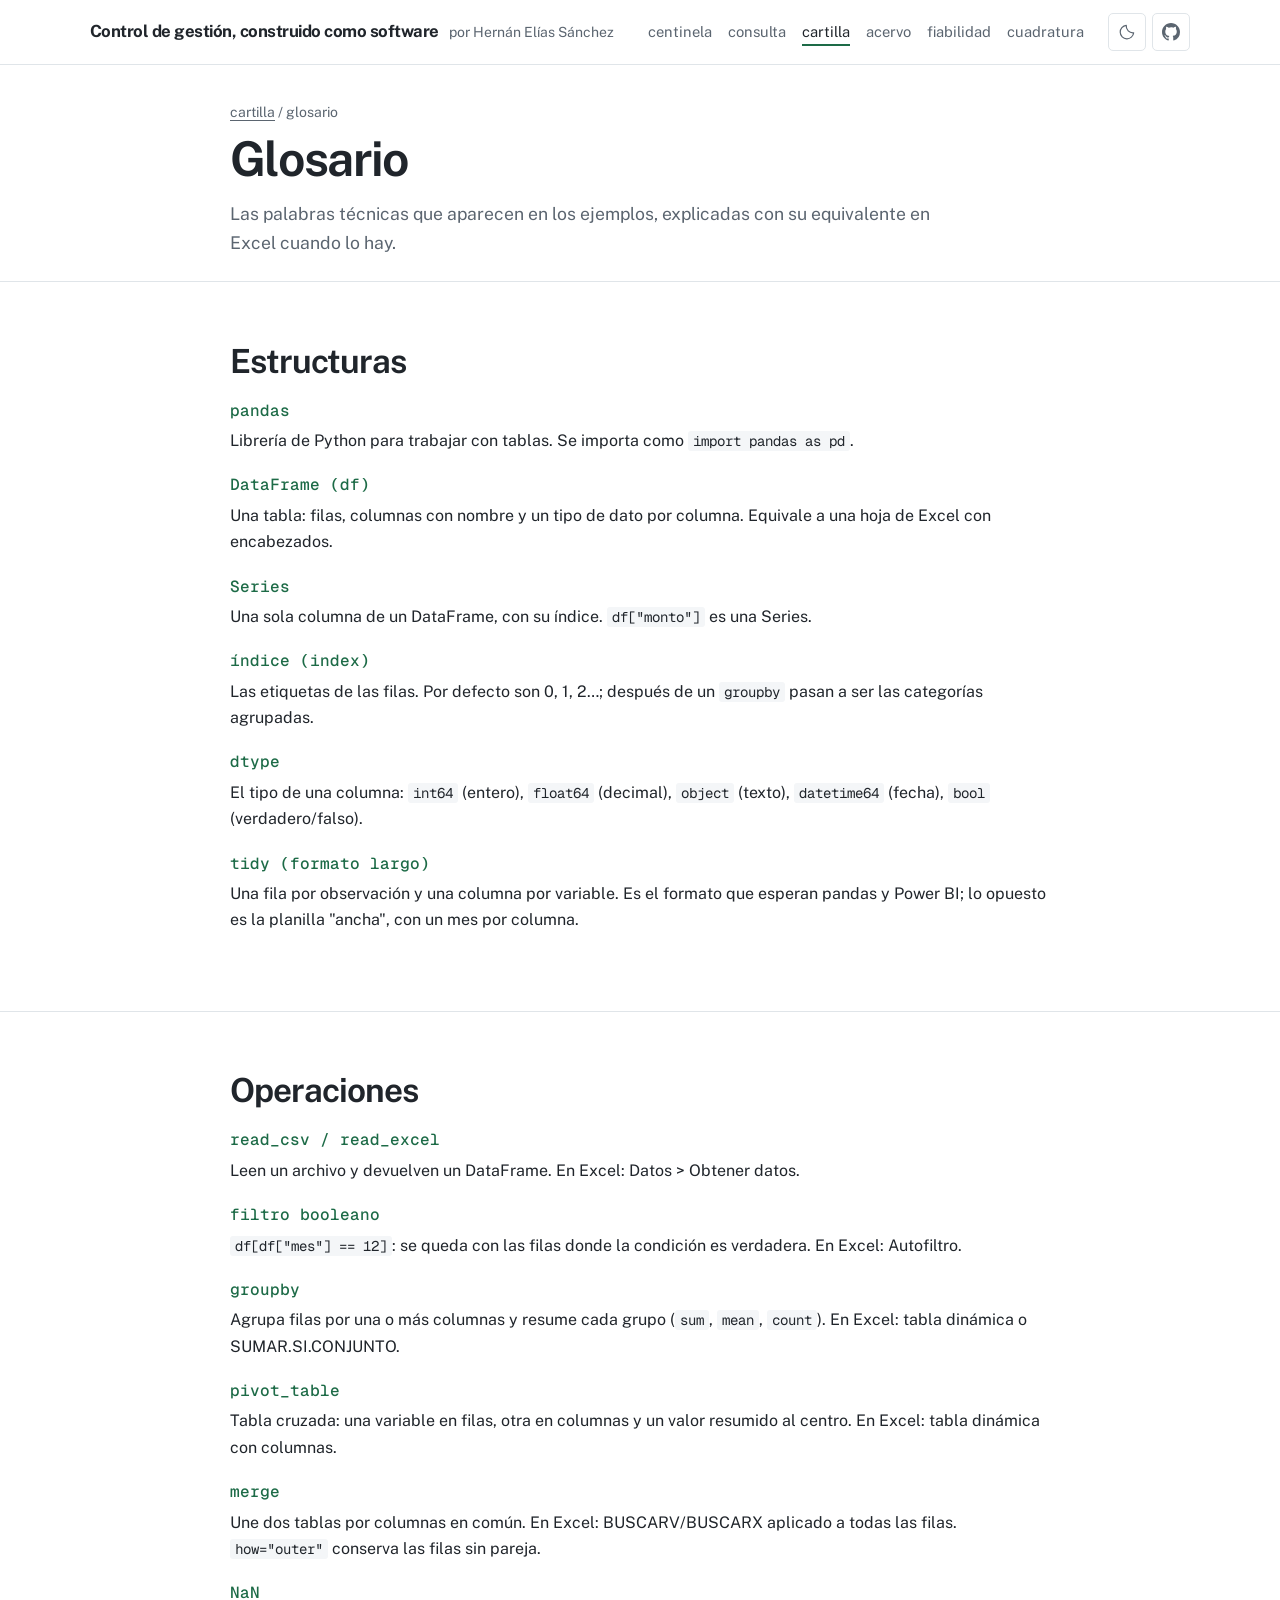
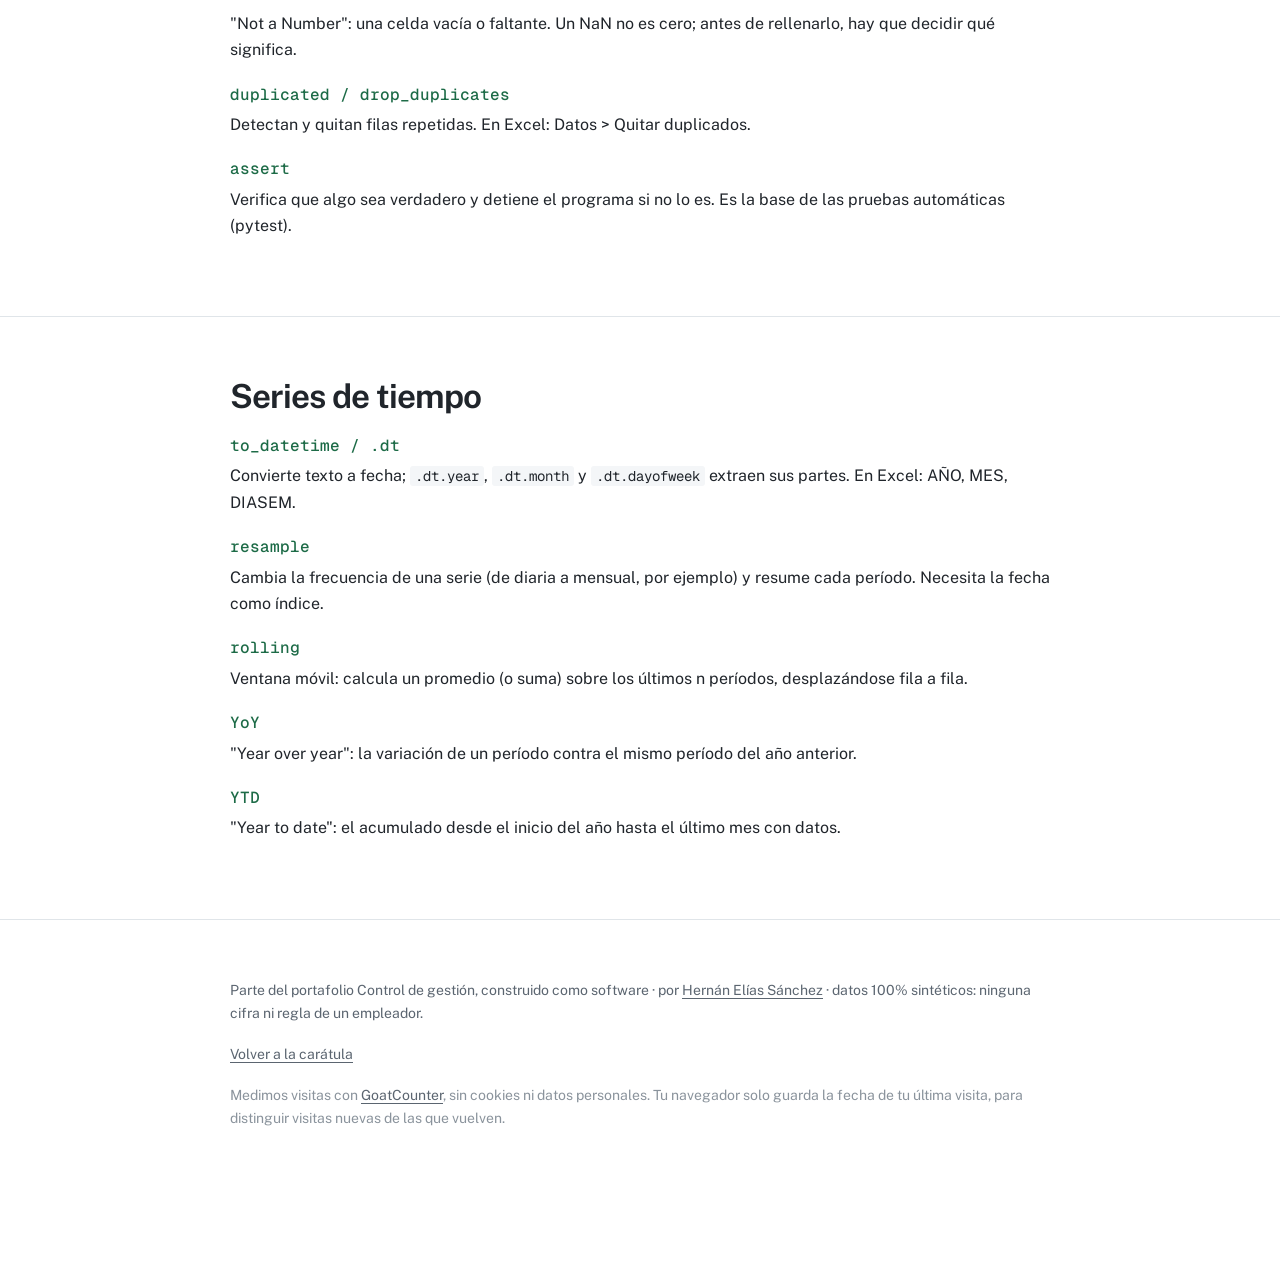
==== commit bd414f88: "Analítica: visitantes nuevos y que vuelven Una vez por navegador y día en todo el portafolio: visita" ====
--- a/glosario.html
+++ b/glosario.html
@@ -103,7 +103,7 @@
     <footer>
       <p class="firma-pie">Parte del portafolio <em>Control de gestión, construido como software</em> · por <a href="https://www.linkedin.com/in/hern%C3%A1n-el%C3%ADas-s%C3%A1nchez-aguilera/" rel="noopener">Hernán Elías Sánchez</a> · datos 100% sintéticos: ninguna cifra ni regla de un empleador.</p>
       <p><a href="index.html">Volver a la carátula</a></p>
-      <p class="nota-analitica">Medimos visitas con <a href="https://www.goatcounter.com/">GoatCounter</a>, sin cookies ni datos personales.</p>
+      <p class="nota-analitica">Medimos visitas con <a href="https://www.goatcounter.com/">GoatCounter</a>, sin cookies ni datos personales. Tu navegador solo guarda la fecha de tu última visita, para distinguir visitas nuevas de las que vuelven.</p>
     </footer>
   </main>
 </body>
